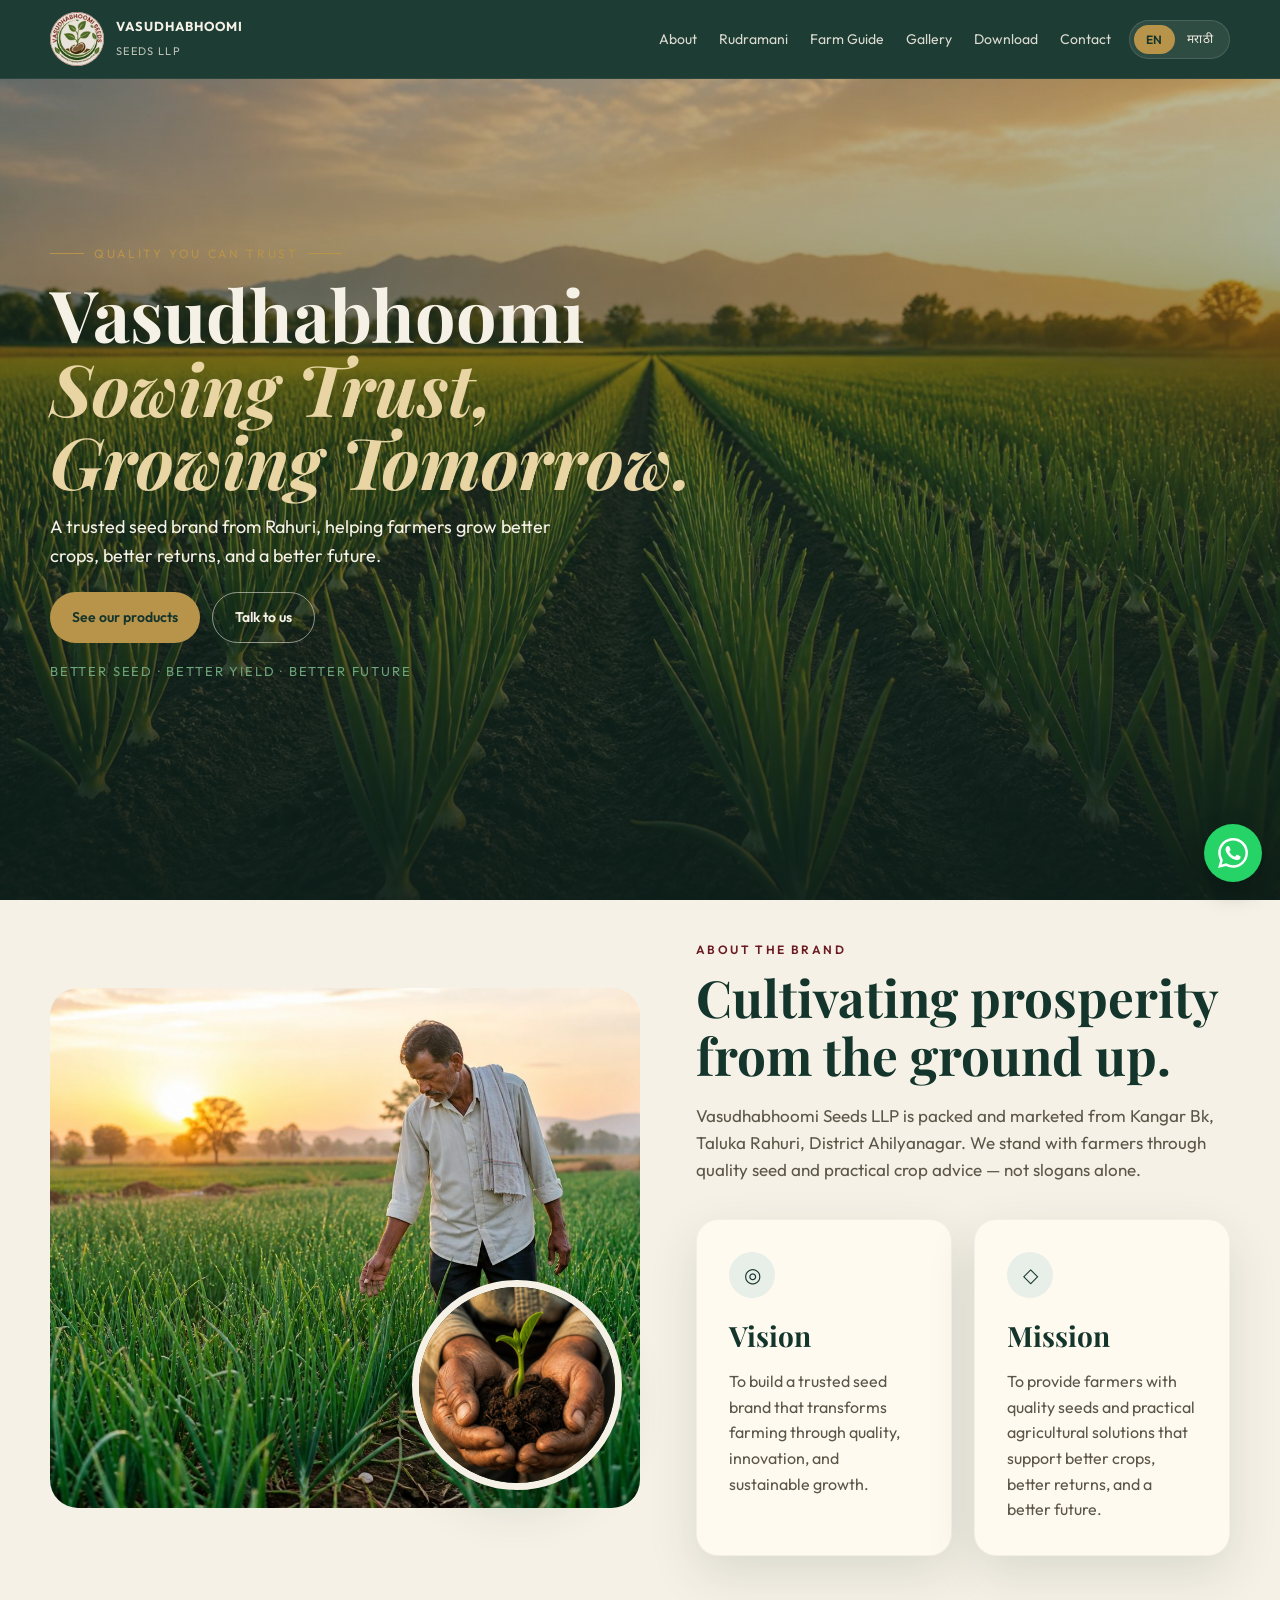
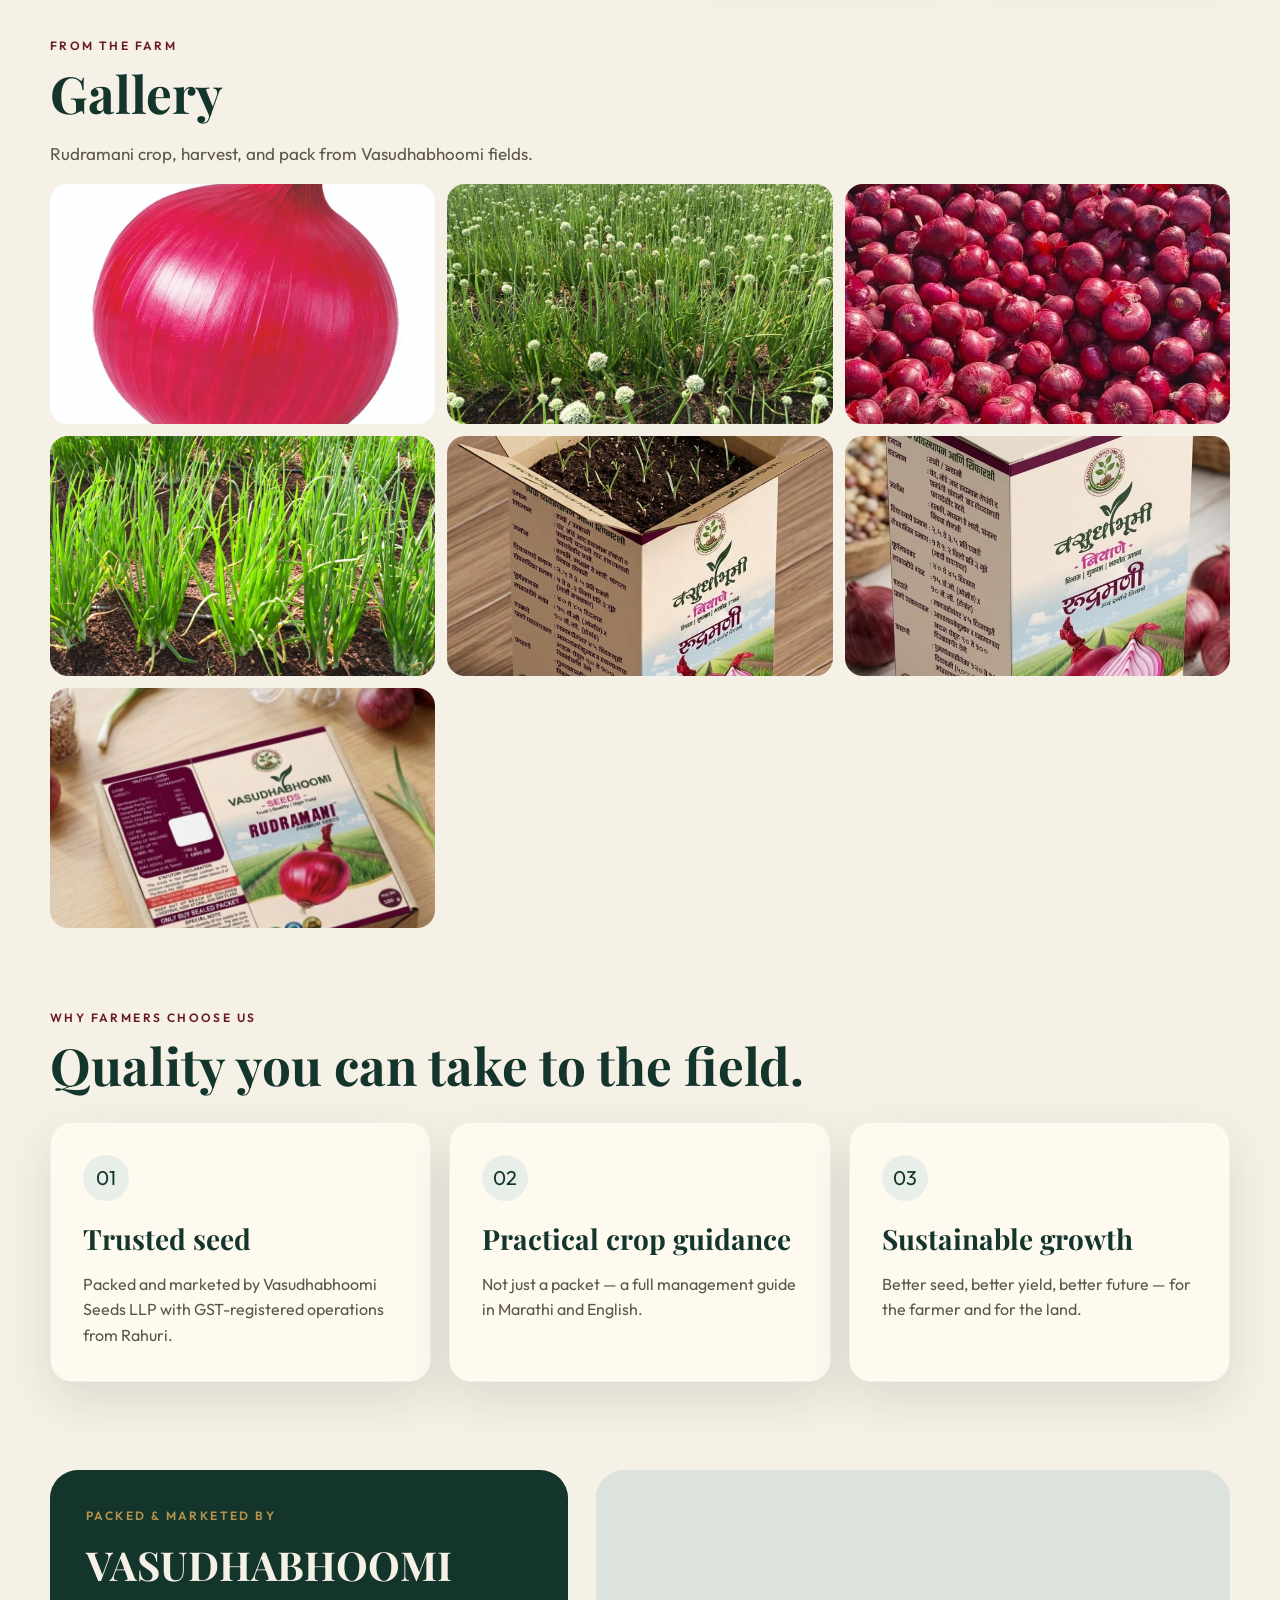
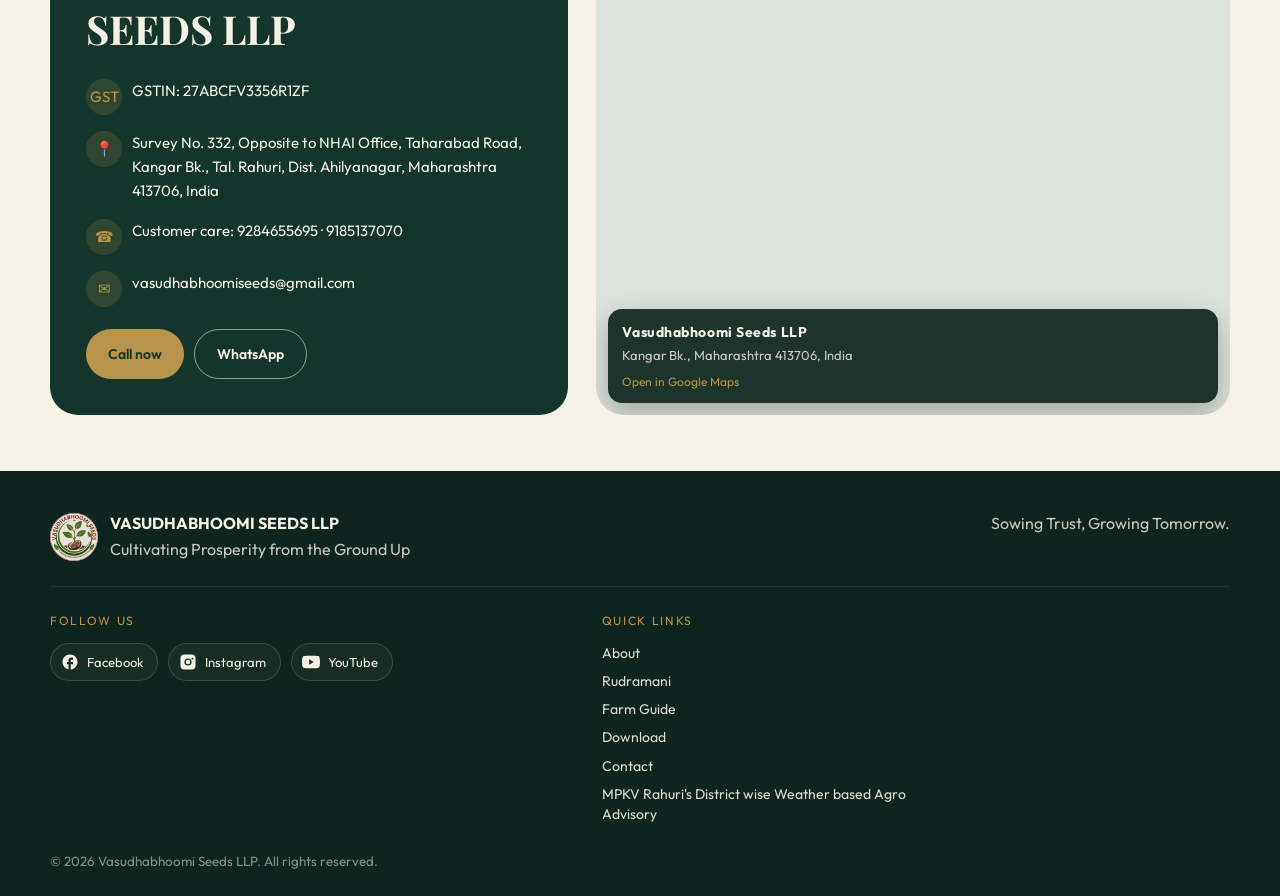
==== index.html @ 08e89b49 "Remove Phule Samarth from the website. Delete the product page and images, drop all nav/footer links" ====
<!DOCTYPE html>
<html lang="en">
<head>
  <meta charset="UTF-8" />
  <meta name="viewport" content="width=device-width, initial-scale=1.0, viewport-fit=cover" />
  <title>Vasudhabhoomi Seeds LLP | रुद्रमणी कांदा वाण</title>
  <meta name="description" content="Vasudhabhoomi Seeds LLP — quality onion seeds and practical farm guidance. Rudramani variety. Sowing Trust, Growing Tomorrow." />
  <link rel="icon" href="assets/img/logo.png" />
  <link rel="preconnect" href="https://fonts.googleapis.com" />
  <link rel="preconnect" href="https://fonts.gstatic.com" crossorigin />
  <link href="https://fonts.googleapis.com/css2?family=Noto+Sans+Devanagari:wght@400;600;700&family=Noto+Serif+Devanagari:wght@600;700&family=Outfit:wght@400;500;600;700&family=Playfair+Display:ital,wght@0,600;0,700;1,600&display=swap" rel="stylesheet" />
  <link rel="stylesheet" href="css/styles.css" />
</head>
<body class="lang-en">
  <a class="skip" href="#main">Skip to content</a>

  <header class="header">
    <div class="wrap header-inner">
      <a class="brand" href="#home">
        <img src="assets/img/logo.png" alt="Vasudhabhoomi Seeds logo" />
        <div class="brand-text">
          <strong>VASUDHABHOOMI</strong>
          <span>Seeds LLP</span>
        </div>
      </a>
      <nav class="nav" aria-label="Primary">
        <a href="#about"><span class="en">About</span><span class="mr">आमच्याविषयी</span></a>
        <a href="rudramani.html"><span class="en">Rudramani</span><span class="mr">रुद्रमणी</span></a>
        <a href="farm-guide.html"><span class="en">Farm Guide</span><span class="mr">शेती मार्गदर्शक</span></a>
        <a href="gallery.html"><span class="en">Gallery</span><span class="mr">गॅलरी</span></a>
        <a href="downloads.html"><span class="en">Download</span><span class="mr">डाउनलोड</span></a>
        <a href="#contact"><span class="en">Contact</span><span class="mr">संपर्क</span></a>
      </nav>
      <div class="header-actions">
        <div class="lang-toggle" role="group" aria-label="Language">
          <button type="button" data-lang="en" class="active">EN</button>
          <button type="button" data-lang="mr">मराठी</button>
        </div>
        <button class="menu-btn" type="button" aria-label="Menu" aria-expanded="false">☰</button>
      </div>
    </div>
  </header>

  <main id="main">
    <section class="hero" id="home">
      <div class="hero-bg"></div>
      <div class="wrap hero-content">
        <p class="eyebrow">Quality you can trust</p>
        <h1 class="serif">
          Vasudhabhoomi
          <em>
            <span class="en">
              <span class="hero-tag">Sowing Trust,</span>
              <span class="hero-tag">Growing Tomorrow.</span>
            </span>
            <span class="mr">
              <span class="hero-tag">नाते विश्वासाचे,</span>
              <span class="hero-tag">स्वप्न समृद्ध उद्याचे</span>
            </span>
          </em>
        </h1>
        <p class="hero-lead">
          <span class="en">A trusted seed brand from Rahuri, helping farmers grow better crops, better returns, and a better future.</span>
          <span class="mr">राहुरीतील विश्वासार्ह बियाणे ब्रँड. शेतकऱ्यांना अधिक चांगले पीक, अधिक चांगला परतावा आणि अधिक चांगले भविष्य.</span>
        </p>
        <div class="hero-actions">
          <a class="btn btn-gold" href="rudramani.html"><span class="en">See our products</span><span class="mr">आमची उत्पादने पहा</span></a>
          <a class="btn btn-outline" href="#contact"><span class="en">Talk to us</span><span class="mr">संपर्क करा</span></a>
        </div>
        <p class="leaf-row">Better seed · Better yield · Better future</p>
      </div>
    </section>

    <section id="about">
      <div class="wrap split">
        <div class="photo-stack">
          <img class="main" src="assets/img/farmer-field.jpg" alt="Farmer walking through an onion field at sunrise" />
          <img class="float" src="assets/img/soil-sprout.jpg" alt="Hands holding soil and a young sprout" />
        </div>
        <div>
          <p class="section-kicker">
            <span class="en">About the brand</span>
            <span class="mr">ब्रँड परिचय</span>
          </p>
          <h2 class="section-title serif">
            <span class="en">Cultivating prosperity from the ground up.</span>
            <span class="mr">मुळापासून समृद्धी वाढवणे.</span>
          </h2>
          <p class="section-lead">
            <span class="en">Vasudhabhoomi Seeds LLP is packed and marketed from Kangar Bk, Taluka Rahuri, District Ahilyanagar. We stand with farmers through quality seed and practical crop advice — not slogans alone.</span>
            <span class="mr">वसुधाभूमी सिड्स LLP हे राहुरी तालुक्यात पॅक व मार्केट केले जाते. आम्ही शेतकऱ्यांबरोबर दर्जेदार बियाणे आणि व्यावहारिक पीक सल्ल्यासह सहाय्य करतो.</span>
          </p>
          <div class="vm-grid">
            <article class="card">
              <div class="icon-dot">◎</div>
              <h3 class="serif">
                <span class="en">Vision</span>
                <span class="mr">दृष्टीकोन</span>
              </h3>
              <p>
                <span class="en">To build a trusted seed brand that transforms farming through quality, innovation, and sustainable growth.</span>
                <span class="mr">गुणवत्ता, नवोपक्रम आणि शाश्वत वाढ यांच्या माध्यमातून शेतीचे रूपांतर करणारा विश्वासार्ह बियाणे ब्रँड उभारणे.</span>
              </p>
            </article>
            <article class="card">
              <div class="icon-dot">◇</div>
              <h3 class="serif">
                <span class="en">Mission</span>
                <span class="mr">ध्येय</span>
              </h3>
              <p>
                <span class="en">To provide farmers with quality seeds and practical agricultural solutions that support better crops, better returns, and a better future.</span>
                <span class="mr">शेतकऱ्यांना दर्जेदार बियाणे आणि व्यावहारिक कृषी उपाय देणे, जे अधिक चांगले पीक, अधिक चांगला परतावा आणि अधिक चांगले भविष्य देण्यास मदत करतात.</span>
              </p>
            </article>
          </div>
        </div>
      </div>
    </section>

    <section id="gallery">
      <div class="wrap">
        <p class="section-kicker">
          <span class="en">From the farm</span>
          <span class="mr">शेतातून</span>
        </p>
        <h2 class="section-title serif">
          <span class="en">Gallery</span>
          <span class="mr">गॅलरी</span>
        </h2>
        <p class="section-lead">
          <span class="en">Rudramani crop, harvest, and pack from Vasudhabhoomi fields.</span>
          <span class="mr">वसुधाभूमी शेतातील रुद्रमणी पीक, काढणी आणि पॅक.</span>
        </p>
        <div class="gallery">
          <img src="assets/img/red-onion.jpg" alt="Deep red Rudramani onion bulb" />
          <img src="assets/img/gallery-field-flowers.jpg" alt="Flowering onion crop in the field" />
          <img src="assets/img/gallery-onion-harvest.png" alt="Harvested red onions piled after picking" />
          <img src="assets/img/gallery-young-crop.jpg" alt="Young onion plants with drip irrigation" />
          <img src="assets/img/gallery-pack-open.jpg" alt="Rudramani seed pack with growing sprouts" />
          <img src="assets/img/gallery-pack-marathi.jpg" alt="Vasudhabhoomi Rudramani Marathi seed pack" />
          <img src="assets/img/gallery-pack-english.jpg" alt="Vasudhabhoomi Rudramani English seed pack" />
        </div>
      </div>
    </section>
<section>
      <div class="wrap">
        <p class="section-kicker">
          <span class="en">Why farmers choose us</span>
          <span class="mr">शेतकरी आमची निवड का करतात</span>
        </p>
        <h2 class="section-title serif">
          <span class="en">Quality you can take to the field.</span>
          <span class="mr">शेतात नेता येईल अशी गुणवत्ता.</span>
        </h2>
        <div class="why">
          <article class="card">
            <div class="icon-dot">01</div>
            <h3 class="serif"><span class="en">Trusted seed</span><span class="mr">विश्वासार्ह बियाणे</span></h3>
            <p><span class="en">Packed and marketed by Vasudhabhoomi Seeds LLP with GST-registered operations from Rahuri.</span><span class="mr">वसुधाभूमी सिड्स LLP द्वारे पॅक व मार्केट, राहुरीतील GST नोंदणीकृत कामकाज.</span></p>
          </article>
          <article class="card">
            <div class="icon-dot">02</div>
            <h3 class="serif"><span class="en">Practical crop guidance</span><span class="mr">व्यावहारिक पिकाचे मार्गदर्शन</span></h3>
            <p><span class="en">Not just a packet — a full management guide in Marathi and English.</span><span class="mr">फक्त पॅकेट नाही — संपूर्ण व्यवस्थापन मार्गदर्शक मराठी आणि इंग्रजीत.</span></p>
          </article>
          <article class="card">
            <div class="icon-dot">03</div>
            <h3 class="serif"><span class="en">Sustainable growth</span><span class="mr">शाश्वत वाढ</span></h3>
            <p><span class="en">Better seed, better yield, better future — for the farmer and for the land.</span><span class="mr">चांगले बियाणे, चांगले उत्पादन, चांगले भविष्य — शेतकऱ्यासाठी आणि जमिनीसाठी.</span></p>
          </article>
        </div>
      </div>
    </section>

    <section id="contact">
      <div class="wrap contact-grid">
        <aside class="contact-card">
          <p class="section-kicker" style="color:#b8944a">
            <span class="en">Packed &amp; marketed by</span>
            <span class="mr">पॅक व मार्केट</span>
          </p>
          <h2 class="serif">VASUDHABHOOMI SEEDS LLP</h2>
          <div class="info-row">
            <div class="dot">GST</div>
            <div>GSTIN: 27ABCFV3356R1ZF</div>
          </div>
          <div class="info-row">
            <div class="dot">📍</div>
            <div>
              <span class="en">Survey No. 332, Opposite to NHAI Office, Taharabad Road, Kangar Bk., Tal. Rahuri, Dist. Ahilyanagar, Maharashtra 413706, India</span>
              <span class="mr">सर्व्हे नं. ३३२, NHAI कार्यालयासमोर, तहाराबाद रोड, कणगर बु., ता. राहुरी, जि. अहिल्यानगर, महाराष्ट्र ४१३७०६, भारत</span>
            </div>
          </div>
          <div class="info-row">
            <div class="dot">☎</div>
            <div>
              <span class="en">Customer care:</span>
              <span class="mr">ग्राहक सेवा:</span>
              <a href="tel:+919284655695">9284655695</a>
              <span aria-hidden="true"> · </span>
              <a href="tel:+919185137070">9185137070</a>
            </div>
          </div>
          <div class="info-row">
            <div class="dot">✉</div>
            <div><a href="mailto:vasudhabhoomiseeds@gmail.com">vasudhabhoomiseeds@gmail.com</a></div>
          </div>
          <div class="contact-actions">
            <a class="btn btn-gold" href="tel:+919284655695"><span class="en">Call now</span><span class="mr">आता कॉल करा</span></a>
            <a class="btn btn-outline" href="https://wa.me/919284655695" target="_blank" rel="noopener">WhatsApp</a>
          </div>
        </aside>
        <div class="map-wrap">
          <iframe
            class="map"
            title="Vasudhabhoomi Seeds LLP, Kangar Bk., Maharashtra 413706"
            height="240"
            src="https://www.openstreetmap.org/export/embed.html?bbox=74.559653%2C19.426571%2C74.579653%2C19.446571&amp;layer=mapnik&amp;marker=19.436571%2C74.569653"
          ></iframe>
          <a
            class="map-pin-card"
            href="https://www.google.com/maps?q=19.436571,74.569653"
            target="_blank"
            rel="noopener"
          >
            <strong>Vasudhabhoomi Seeds LLP</strong>
            <span class="en">Kangar Bk., Maharashtra 413706, India</span>
            <span class="mr">कणगर बु., महाराष्ट्र ४१३७०६, भारत</span>
            <em class="en">Open in Google Maps</em>
            <em class="mr">गुगल नकाशात उघडा</em>
          </a>
        </div>
      </div>
    </section>
  </main>

  <footer class="footer">
    <div class="wrap footer-top">
      <div class="brand">
        <img src="assets/img/logo.png" alt="" />
        <div>
          <strong style="color:#f6f1e6">VASUDHABHOOMI SEEDS LLP</strong>
          <p>Cultivating Prosperity from the Ground Up</p>
        </div>
      </div>
      <p>
        <span class="en">Sowing Trust, Growing Tomorrow.</span>
        <span class="mr">नाते विश्वासाचे, स्वप्न समृद्ध उद्याचे</span>
      </p>
    </div>
    <div class="wrap footer-mid">
      <div>
        <p class="footer-label"><span class="en">Follow us</span><span class="mr">आमच्यासोबत राहा</span></p>
        <div class="socials">
          <a class="social" href="https://www.facebook.com/share/1BvEEDZUQ6/" target="_blank" rel="noopener">
            <svg viewBox="0 0 24 24" aria-hidden="true"><path d="M22 12c0-5.52-4.48-10-10-10S2 6.48 2 12c0 4.84 3.44 8.87 8 9.8V15H8v-3h2V9.5C10 7.57 11.57 6 13.5 6H16v3h-2c-.55 0-1 .45-1 1v2h3v3h-3v6.95c5.05-.5 9-4.76 9-9.95z"/></svg>
            Facebook
          </a>
          <a class="social" href="https://www.instagram.com/vasudhabhoomiseeds/" target="_blank" rel="noopener">
            <svg viewBox="0 0 24 24" aria-hidden="true"><path d="M7 2h10a5 5 0 0 1 5 5v10a5 5 0 0 1-5 5H7a5 5 0 0 1-5-5V7a5 5 0 0 1 5-5zm5 5.2A4.8 4.8 0 1 0 16.8 12 4.81 4.81 0 0 0 12 7.2zm0 7.9A3.1 3.1 0 1 1 15.1 12 3.1 3.1 0 0 1 12 15.1zM17.85 6.4a1.15 1.15 0 1 0 1.15 1.15 1.15 1.15 0 0 0-1.15-1.15z"/></svg>
            Instagram
          </a>
          <a class="social" href="https://youtu.be/aVbMzYsD_KU" target="_blank" rel="noopener">
            <svg viewBox="0 0 24 24" aria-hidden="true"><path d="M23.5 6.19a3.02 3.02 0 0 0-2.12-2.14C19.5 3.55 12 3.55 12 3.55s-7.5 0-9.38.5A3.02 3.02 0 0 0 .5 6.19 31.6 31.6 0 0 0 0 12a31.6 31.6 0 0 0 .5 5.81 3.02 3.02 0 0 0 2.12 2.14c1.88.5 9.38.5 9.38.5s7.5 0 9.38-.5a3.02 3.02 0 0 0 2.12-2.14A31.6 31.6 0 0 0 24 12a31.6 31.6 0 0 0-.5-5.81zM9.55 15.57V8.43L15.82 12l-6.27 3.57z"/></svg>
            YouTube
          </a>
        </div>
      </div>
      <div>
        <p class="footer-label"><span class="en">Quick links</span><span class="mr">द्रुत दुवे</span></p>
        <nav class="footer-links" aria-label="Quick links">
          <a href="#about"><span class="en">About</span><span class="mr">आमच्याविषयी</span></a>
          <a href="rudramani.html"><span class="en">Rudramani</span><span class="mr">रुद्रमणी</span></a>
          <a href="farm-guide.html"><span class="en">Farm Guide</span><span class="mr">शेती मार्गदर्शक</span></a>
          <a href="downloads.html"><span class="en">Download</span><span class="mr">डाउनलोड</span></a>
          <a href="#contact"><span class="en">Contact</span><span class="mr">संपर्क</span></a>
          <a href="https://mpkv.ac.in/Home/AgroAdd" target="_blank" rel="noopener"><span class="en">MPKV Rahuri's District wise Weather based Agro Advisory</span><span class="mr">एमपीकेव्ही राहुरीचे जिल्हानिहाय हवामान आधारित कृषी सल्ला</span></a>
        </nav>
      </div>
    </div>
    <div class="wrap">
      <small>© 2026 Vasudhabhoomi Seeds LLP. All rights reserved.</small>
    </div>
  </footer>

  <a class="wa" href="https://wa.me/919284655695" target="_blank" rel="noopener" aria-label="WhatsApp">
    <svg viewBox="0 0 24 24" aria-hidden="true">
      <path fill="#fff" d="M17.472 14.382c-.297-.149-1.758-.867-2.03-.967-.273-.099-.471-.148-.67.15-.197.297-.767.966-.94 1.164-.173.199-.347.223-.644.075-.297-.15-1.255-.463-2.39-1.475-.883-.788-1.48-1.761-1.653-2.059-.173-.297-.018-.458.13-.606.134-.133.298-.347.446-.52.149-.174.198-.298.298-.497.099-.198.05-.371-.025-.52-.075-.149-.669-1.612-.916-2.207-.242-.579-.487-.5-.669-.51-.173-.008-.371-.01-.57-.01-.198 0-.52.074-.792.372-.272.297-1.04 1.016-1.04 2.479 0 1.462 1.065 2.875 1.213 3.074.149.198 2.096 3.2 5.077 4.487.709.306 1.262.489 1.694.625.712.227 1.36.195 1.871.118.571-.085 1.758-.719 2.006-1.413.248-.694.248-1.289.173-1.413-.074-.124-.272-.198-.57-.347m-5.421 7.403h-.004a9.87 9.87 0 0 1-5.031-1.378l-.361-.214-3.741.982.998-3.648-.235-.374a9.86 9.86 0 0 1-1.51-5.26c.001-5.45 4.436-9.884 9.888-9.884 2.64 0 5.122 1.03 6.988 2.898a9.825 9.825 0 0 1 2.893 6.994c-.003 5.45-4.435 9.884-9.885 9.884m8.413-18.297A11.815 11.815 0 0 0 12.05 0C5.495 0 .16 5.335.157 11.892c0 2.096.547 4.142 1.588 5.945L.057 24l6.305-1.654a11.882 11.882 0 0 0 5.683 1.448h.005c6.554 0 11.89-5.335 11.893-11.893a11.821 11.821 0 0 0-3.48-8.413Z"/>
    </svg>
  </a>
  <script src="js/app.js"></script>
</body>
</html>
---- css/styles.css ----
:root {
  --cream: #f6f1e6;
  --cream-2: #efe6d2;
  --paper: #fffaf0;
  --ink: #1c1a14;
  --muted: #5c5648;
  --forest: #14352c;
  --forest-2: #1e4a3d;
  --leaf: #3d7a51;
  --leaf-2: #6ea57a;
  --maroon: #6a1b21;
  --maroon-2: #8a2e34;
  --gold: #b8944a;
  --soil: #6b4a2b;
  --white: #fffdf8;
  --shadow: 0 18px 50px rgba(20, 53, 44, 0.12);
  --radius: 22px;
  --max: 1180px;
  --header-h: 78px;
}

*,
*::before,
*::after {
  box-sizing: border-box;
  margin: 0;
  padding: 0;
}

html {
  scroll-behavior: smooth;
  scroll-padding-top: calc(var(--header-h) + env(safe-area-inset-top) + 12px);
}

body {
  font-family: "Outfit", "Noto Sans Devanagari", sans-serif;
  color: var(--ink);
  background: var(--cream);
  line-height: 1.6;
  overflow-x: hidden;
  max-width: 100%;
  padding-top: calc(var(--header-h) + env(safe-area-inset-top));
}

body.menu-open {
  overflow: hidden;
}

body.lang-en .mr { display: none !important; }
body.lang-mr .en { display: none !important; }

img { max-width: 100%; display: block; }
a { color: inherit; text-decoration: none; }
button { font-family: inherit; cursor: pointer; border: none; background: none; }
ul { list-style: none; }

.wrap {
  width: min(var(--max), calc(100% - clamp(24px, 5vw, 40px)));
  margin-inline: auto;
}

.serif {
  font-family: "Playfair Display", "Noto Serif Devanagari", serif;
}

.skip {
  position: absolute;
  left: -999px;
  top: 8px;
}
.skip:focus {
  left: 12px;
  z-index: 100;
  background: var(--paper);
  padding: 8px 14px;
  border-radius: 8px;
}

/* Header */
.header {
  position: fixed;
  top: 0;
  left: 0;
  right: 0;
  width: 100%;
  z-index: 80;
  background: rgba(20, 53, 44, 0.96);
  backdrop-filter: blur(16px);
  color: var(--cream);
  border-bottom: 1px solid rgba(246, 241, 230, 0.08);
  padding-top: env(safe-area-inset-top);
  transition: box-shadow 0.3s ease, background 0.3s ease;
}

.header.scrolled {
  background: rgba(16, 40, 33, 0.98);
  box-shadow: 0 10px 30px rgba(0, 0, 0, 0.18);
}

.header-inner {
  display: flex;
  align-items: center;
  justify-content: space-between;
  gap: 18px;
  min-height: 78px;
}

.brand {
  display: flex;
  align-items: center;
  gap: 12px;
  min-width: 0;
  flex: 1;
}

.header-actions {
  display: flex;
  align-items: center;
  gap: 10px;
  flex-shrink: 0;
}

.brand img {
  width: 54px;
  height: 54px;
  border-radius: 50%;
  background: var(--cream);
  transition: transform 0.4s ease;
}

.brand:hover img {
  transform: rotate(-8deg) scale(1.06);
}

.brand-text strong {
  display: block;
  letter-spacing: 0.08em;
  font-size: 13px;
}

.brand-text span {
  font-size: 11px;
  opacity: 0.75;
  letter-spacing: 0.12em;
  text-transform: uppercase;
}

.nav {
  display: flex;
  align-items: center;
  gap: 22px;
}

.nav > a,
.nav-drop-btn {
  font-size: 14px;
  opacity: 0.88;
  position: relative;
  color: inherit;
  background: none;
  transition: opacity 0.25s ease;
}

.nav > a::after,
.nav-drop-btn::after {
  content: "";
  position: absolute;
  left: 0;
  bottom: -6px;
  width: 0;
  height: 1px;
  background: var(--gold);
  transition: width 0.25s;
}

.nav > a:hover,
.nav-drop-btn:hover,
.nav-drop.open .nav-drop-btn {
  opacity: 1;
}

.nav > a:hover::after,
.nav-drop:hover .nav-drop-btn::after,
.nav-drop.open .nav-drop-btn::after,
.nav-drop:focus-within .nav-drop-btn::after {
  width: 100%;
}

.nav-drop {
  position: relative;
}

.nav-drop-btn {
  display: inline-flex;
  align-items: center;
  gap: 6px;
  padding: 0;
  font-family: inherit;
  cursor: pointer;
}

.nav-caret {
  width: 0;
  height: 0;
  border-left: 4px solid transparent;
  border-right: 4px solid transparent;
  border-top: 5px solid currentColor;
  opacity: 0.75;
  transition: transform 0.2s ease;
}

.nav-drop.open .nav-caret,
.nav-drop:hover .nav-caret,
.nav-drop:focus-within .nav-caret {
  transform: rotate(180deg);
}

.nav-drop-menu a {
  display: block;
  padding: 10px 12px;
  border-radius: 10px;
  font-size: 14px;
  color: var(--cream);
  opacity: 0.95;
  white-space: nowrap;
}

.nav-drop-menu a:hover,
.nav-drop-menu a:focus-visible {
  background: rgba(184, 148, 74, 0.18);
  opacity: 1;
}

@media (min-width: 901px) {
  .nav-drop-menu {
    position: absolute;
    top: calc(100% + 14px);
    left: 50%;
    transform: translateX(-50%) translateY(6px);
    min-width: 200px;
    padding: 8px;
    border-radius: 14px;
    background: #102820;
    border: 1px solid rgba(246, 241, 230, 0.12);
    box-shadow: 0 16px 36px rgba(0, 0, 0, 0.28);
    opacity: 0;
    visibility: hidden;
    pointer-events: none;
    transition: opacity 0.2s ease, transform 0.2s ease, visibility 0.2s;
    z-index: 90;
  }

  .nav-drop:hover .nav-drop-menu,
  .nav-drop:focus-within .nav-drop-menu,
  .nav-drop.open .nav-drop-menu {
    opacity: 1;
    visibility: visible;
    pointer-events: auto;
    transform: translateX(-50%) translateY(0);
  }
}

.product-alt {
  background: rgba(20, 53, 44, 0.04);
}

.page-product .product {
  padding: 16px 0 40px;
  min-height: 0;
}

.page-product .product-hero {
  align-items: start;
}

.page-gallery .gallery-page {
  padding: 24px 0 48px;
}

.page-downloads .downloads-page {
  padding: 24px 0 48px;
}

.download-list {
  display: flex;
  flex-direction: column;
  gap: 16px;
  margin-top: 28px;
  max-width: 920px;
}

.download-item {
  display: flex;
  align-items: center;
  justify-content: space-between;
  gap: 20px;
  padding: 22px 24px;
  border-radius: 18px;
  background: rgba(255, 255, 255, 0.55);
  border: 1px solid rgba(20, 53, 44, 0.1);
}

.download-item h2 {
  margin: 0 0 6px;
  font-size: 22px;
  color: var(--forest);
}

.download-item p {
  margin: 0;
  color: var(--muted);
  font-size: 15px;
}

.download-item .btn {
  flex-shrink: 0;
}

.page-guide #guide {
  padding: 24px 0 48px;
}

.video-showcase {
  display: flex;
  flex-direction: column;
  gap: 28px;
  margin-top: 28px;
  max-width: 920px;
}

.video-card {
  border-radius: 20px;
  overflow: hidden;
  background: #102820;
  border: 1px solid rgba(20, 53, 44, 0.12);
  box-shadow: 0 16px 40px rgba(20, 53, 44, 0.1);
}

.video-card video {
  width: 100%;
  display: block;
  aspect-ratio: 16 / 9;
  max-height: min(72vh, 520px);
  object-fit: contain;
  background: #0a1a14;
  vertical-align: middle;
}

.video-caption {
  padding: 14px 18px 16px;
  font-size: 15px;
  font-weight: 600;
  color: var(--cream);
  background: rgba(255, 255, 255, 0.04);
}

.lang-toggle {
  display: flex;
  background: rgba(255, 255, 255, 0.08);
  border-radius: 999px;
  padding: 4px;
  border: 1px solid rgba(255, 255, 255, 0.12);
}

.lang-toggle button {
  color: var(--cream);
  font-size: 12px;
  padding: 6px 12px;
  border-radius: 999px;
  letter-spacing: 0.04em;
  transition: background 0.25s ease, color 0.25s ease, transform 0.2s ease;
}

.lang-toggle button:hover {
  transform: translateY(-1px);
}

.lang-toggle button.active {
  background: var(--gold);
  color: var(--forest);
  font-weight: 600;
}

.header-actions {
  display: flex;
  align-items: center;
  gap: 10px;
  flex-shrink: 0;
}

.menu-btn {
  display: none;
  color: var(--cream);
  font-size: 26px;
  line-height: 1;
}

/* Hero */
.hero {
  position: relative;
  min-height: calc(100svh - var(--header-h) - env(safe-area-inset-top));
  display: grid;
  align-items: center;
  color: var(--cream);
  overflow: hidden;
}

.hero-bg {
  position: absolute;
  inset: 0;
  background:
    linear-gradient(180deg, rgba(20, 53, 44, 0.28) 0%, rgba(20, 53, 44, 0.5) 48%, rgba(14, 32, 27, 0.9) 100%),
    url("../assets/img/hero-farm.jpg") center/cover no-repeat;
  transform: scale(1.08);
  animation: ken 22s ease-out forwards;
}

.hero-content {
  position: relative;
  z-index: 1;
  padding: 28px 0 88px;
}

.eyebrow {
  display: inline-flex;
  align-items: center;
  gap: 10px;
  letter-spacing: 0.22em;
  text-transform: uppercase;
  font-size: 12px;
  color: var(--gold);
  margin-bottom: 14px;
}

.eyebrow::before,
.eyebrow::after {
  content: "";
  width: 34px;
  height: 1px;
  background: var(--gold);
}

.hero h1 {
  font-size: clamp(36px, 5.6vw, 72px);
  line-height: 1.02;
  font-weight: 700;
  max-width: 16ch;
}

.hero h1 em {
  font-style: italic;
  color: #e8d5a3;
  display: block;
  max-width: 24ch;
}

.lang-mr .hero h1 em {
  max-width: 30ch;
}

.hero h1 em .hero-tag {
  display: block;
}

.hero-lead {
  margin-top: 16px;
  max-width: 46ch;
  font-size: 18px;
  opacity: 0.92;
}

.hero-actions {
  display: flex;
  flex-wrap: wrap;
  gap: 12px;
  margin-top: 22px;
}

.btn {
  display: inline-flex;
  align-items: center;
  justify-content: center;
  gap: 8px;
  padding: 13px 22px;
  min-height: 44px;
  border-radius: 999px;
  font-weight: 600;
  font-size: 14px;
  transition: transform 0.25s ease, background 0.25s ease, color 0.25s ease, box-shadow 0.25s ease, border-color 0.25s ease;
  touch-action: manipulation;
}

.btn:hover {
  transform: translateY(-3px);
  box-shadow: 0 10px 24px rgba(20, 53, 44, 0.18);
}

.btn:active {
  transform: translateY(0);
}

.btn-gold {
  background: var(--gold);
  color: var(--forest);
}

.btn-outline {
  border: 1.5px solid rgba(246, 241, 230, 0.55);
  color: var(--cream);
  background: transparent;
}

.product .btn-outline {
  border-color: var(--forest);
  color: var(--forest);
  background: #fff;
}

.product .btn-outline:hover {
  background: var(--forest);
  color: var(--cream);
}

.btn-maroon {
  background: var(--maroon);
  color: var(--cream);
}

.btn-forest {
  background: var(--forest);
  color: var(--cream);
}

.leaf-row {
  display: flex;
  align-items: center;
  gap: 10px;
  margin-top: 18px;
  font-size: 13px;
  letter-spacing: 0.14em;
  text-transform: uppercase;
  color: var(--leaf-2);
}

/* Stats */
.stats {
  position: relative;
  z-index: 2;
  margin-top: -48px;
}

.stats-grid {
  display: grid;
  grid-template-columns: repeat(4, 1fr);
  background: var(--paper);
  border-radius: var(--radius);
  box-shadow: var(--shadow);
  overflow: hidden;
  border: 1px solid rgba(20, 53, 44, 0.06);
}

.stat {
  padding: 28px 22px;
  text-align: center;
  border-right: 1px solid rgba(20, 53, 44, 0.08);
}

.stat:last-child { border-right: none; }

.stat b {
  display: block;
  font-size: 28px;
  color: var(--forest);
  font-family: "Playfair Display", serif;
}

.stat span {
  color: var(--muted);
  font-size: 13px;
}

/* Sections */
section { padding: 40px 0; }

#contact { padding: 48px 0 56px; }

section,
.panel,
.table-wrap {
  scroll-margin-top: calc(var(--header-h) + env(safe-area-inset-top) + 12px);
}

.section-kicker {
  color: var(--maroon);
  letter-spacing: 0.2em;
  text-transform: uppercase;
  font-size: 12px;
  font-weight: 600;
}

.section-title {
  font-size: clamp(32px, 4vw, 52px);
  line-height: 1.12;
  margin: 10px 0 18px;
  color: var(--forest);
  max-width: 28ch;
}

.section-lead {
  color: var(--muted);
  max-width: 58ch;
  font-size: 17px;
}

.split {
  display: grid;
  grid-template-columns: 1.05fr 0.95fr;
  gap: 56px;
  align-items: center;
}

.photo-stack {
  position: relative;
}

.photo-stack img.main {
  width: 100%;
  height: 520px;
  object-fit: cover;
  border-radius: 28px;
  transition: transform 0.6s ease;
}

.photo-stack:hover img.main {
  transform: scale(1.03);
}

.photo-stack .float {
  position: absolute;
  width: 210px;
  height: 210px;
  object-fit: cover;
  border-radius: 50%;
  border: 7px solid var(--cream);
  bottom: 18px;
  right: 18px;
  box-shadow: var(--shadow);
}

.vm-grid {
  display: grid;
  grid-template-columns: 1fr 1fr;
  gap: 22px;
  margin-top: 36px;
}

.card {
  background: var(--paper);
  border-radius: var(--radius);
  padding: 32px;
  box-shadow: var(--shadow);
  border: 1px solid rgba(20, 53, 44, 0.05);
  transition: transform 0.35s ease, box-shadow 0.35s ease;
}

.card:hover {
  transform: translateY(-6px);
  box-shadow: 0 22px 48px rgba(20, 53, 44, 0.16);
}

.card h3 {
  font-size: 28px;
  color: var(--forest);
  margin-bottom: 10px;
}

.card p { color: var(--muted); }

.icon-dot {
  width: 46px;
  height: 46px;
  border-radius: 50%;
  display: grid;
  place-items: center;
  background: #e7efe8;
  color: var(--forest);
  margin-bottom: 16px;
  font-size: 20px;
}

/* Product */
.product {
  background:
    radial-gradient(circle at 90% 10%, rgba(184, 148, 74, 0.16), transparent 28%),
    var(--cream-2);
}

.product-hero {
  display: grid;
  grid-template-columns: 1fr 1fr;
  gap: 48px;
  align-items: center;
}

.product-name {
  font-size: clamp(40px, 6vw, 72px);
  color: var(--maroon);
  letter-spacing: 0.04em;
}

body.lang-mr .product-name {
  letter-spacing: 0;
  font-family: "Noto Serif Devanagari", "Noto Sans Devanagari", serif;
}

.pills {
  display: flex;
  flex-wrap: wrap;
  gap: 10px;
  margin: 18px 0 24px;
}

.pill {
  background: var(--forest);
  color: var(--cream);
  padding: 8px 14px;
  border-radius: 999px;
  font-size: 13px;
}

.feature-list {
  display: grid;
  gap: 12px;
}

.feature-list li {
  display: grid;
  grid-template-columns: 18px 1fr;
  gap: 10px;
  color: var(--ink);
}

.feature-list li::before {
  content: "";
  width: 10px;
  height: 10px;
  margin-top: 8px;
  border-radius: 50%;
  background: var(--leaf);
}

.pack-frame {
  background: var(--paper);
  padding: 16px;
  border-radius: 28px;
  box-shadow: var(--shadow);
}

.pack-frame img {
  width: 100%;
  border-radius: 18px;
  max-height: 620px;
  object-fit: cover;
}

.pack-poster img {
  object-fit: contain;
  max-height: 720px;
  background: #f4ead8;
}

/* Guide */
.tabs {
  display: flex;
  flex-wrap: wrap;
  gap: 8px;
  margin: 28px 0 22px;
}

.tab {
  padding: 10px 16px;
  border-radius: 999px;
  background: transparent;
  border: 1px solid rgba(20, 53, 44, 0.15);
  color: var(--forest);
  font-size: 14px;
  transition: background 0.25s ease, color 0.25s ease, border-color 0.25s ease, transform 0.2s ease;
}

.tab:hover {
  transform: translateY(-1px);
  border-color: var(--forest);
}

.tab.active {
  background: var(--forest);
  color: var(--cream);
  border-color: var(--forest);
}

.panel { display: none; }
.panel.active {
  display: block;
  animation: fadeUp 0.45s ease;
}

.guide-heading {
  font-size: clamp(22px, 3vw, 28px);
  color: var(--forest);
  margin: 0 0 18px;
}

.guide-prose p {
  margin-bottom: 12px;
  color: var(--muted);
  font-size: 15px;
  line-height: 1.65;
}

.guide-sub {
  margin: 18px 0 10px;
  font-size: 17px;
  font-weight: 600;
}

.table-wrap {
  overflow-x: auto;
  border-radius: 18px;
  background: var(--paper);
  box-shadow: var(--shadow);
}

table {
  width: 100%;
  border-collapse: collapse;
  min-width: 640px;
}

th, td {
  text-align: left;
  padding: 14px 16px;
  border-bottom: 1px solid rgba(20, 53, 44, 0.08);
  vertical-align: top;
}

th {
  background: var(--forest);
  color: var(--cream);
  font-weight: 600;
  font-size: 14px;
}

tr:last-child td { border-bottom: none; }

.note {
  margin-top: 16px;
  padding: 14px 16px;
  background: #f4e7c8;
  border-left: 4px solid var(--gold);
  border-radius: 10px;
  color: var(--soil);
  font-size: 14px;
}

.guide-cards {
  display: grid;
  grid-template-columns: repeat(2, 1fr);
  gap: 16px;
}

.mini {
  background: var(--paper);
  padding: 20px;
  border-radius: 18px;
  border: 1px solid rgba(20, 53, 44, 0.06);
  transition: transform 0.3s ease, box-shadow 0.3s ease;
}

.mini:hover {
  transform: translateY(-4px);
  box-shadow: var(--shadow);
}

.mini h4 {
  color: var(--forest);
  margin-bottom: 6px;
}

.mini p, .mini li { color: var(--muted); font-size: 15px; }
.mini ul { display: grid; gap: 6px; margin-top: 8px; }
.mini li { padding-left: 14px; position: relative; }
.mini li::before {
  content: "•";
  position: absolute;
  left: 0;
  color: var(--leaf);
}

.timeline {
  display: grid;
  gap: 0;
  margin-top: 8px;
}

.tl {
  display: grid;
  grid-template-columns: 140px 1fr;
  gap: 16px;
  padding: 16px 0;
  border-bottom: 1px dashed rgba(20, 53, 44, 0.18);
}

.tl strong { color: var(--maroon); }

/* FAQ */
.faq {
  background: var(--forest);
  color: var(--cream);
}

.faq .section-title { color: var(--cream); }
.faq .section-lead { color: rgba(246, 241, 230, 0.78); }

.faq .section-title { color: var(--cream); }
.faq .section-lead { color: rgba(246, 241, 230, 0.78); }

.faq .acc {
  margin-top: 28px;
  display: grid;
  gap: 12px;
}

.faq .acc-item {
  background: rgba(255, 255, 255, 0.06);
  border: 1px solid rgba(255, 255, 255, 0.1);
  border-radius: 16px;
  overflow: hidden;
}

.faq .acc-btn {
  width: 100%;
  text-align: left;
  color: var(--cream);
  padding: 18px 20px;
  font-size: 17px;
  font-weight: 600;
  display: flex;
  justify-content: space-between;
  gap: 12px;
}

.faq .acc-btn span.plus {
  color: var(--gold);
  font-size: 22px;
  transition: transform 0.3s ease;
}

.faq .acc-body {
  max-height: 0;
  overflow: hidden;
  opacity: 0;
  padding: 0 20px;
  color: rgba(246, 241, 230, 0.82);
  transition: max-height 0.45s ease, opacity 0.3s ease, padding 0.3s ease;
}

.faq .acc-item.open .acc-body {
  max-height: 900px;
  opacity: 1;
  padding: 0 20px 18px;
}

.faq .acc-item.open .acc-btn span.plus {
  transform: rotate(45deg);
}

#guide .acc {
  margin-top: 20px;
  display: grid;
  gap: 12px;
}

#guide .acc-item {
  background: var(--paper);
  border: 1px solid rgba(20, 53, 44, 0.12);
  border-radius: 16px;
  overflow: hidden;
  box-shadow: var(--shadow);
}

#guide .acc-btn {
  width: 100%;
  text-align: left;
  color: var(--forest);
  padding: 18px 20px;
  font-size: 17px;
  font-weight: 600;
  display: flex;
  justify-content: space-between;
  gap: 12px;
  align-items: flex-start;
}

#guide .acc-btn span.plus {
  color: var(--maroon);
  font-size: 22px;
  flex-shrink: 0;
  transition: transform 0.3s ease;
}

#guide .acc-body {
  max-height: 0;
  overflow: hidden;
  opacity: 0;
  padding: 0 20px;
  color: var(--soil);
  font-size: 15px;
  line-height: 1.65;
  transition: max-height 0.45s ease, opacity 0.3s ease, padding 0.3s ease;
}

#guide .acc-item.open .acc-body {
  max-height: 1200px;
  opacity: 1;
  padding: 0 20px 18px;
}

#guide .acc-item.open .acc-btn span.plus {
  transform: rotate(45deg);
}

#guide .acc-body p {
  color: var(--soil);
}

#guide .reasons p {
  color: var(--soil);
}

.acc {
  margin-top: 28px;
  display: grid;
  gap: 12px;
}

.acc-item {
  border-radius: 16px;
  overflow: hidden;
}

.acc-btn {
  width: 100%;
  text-align: left;
  padding: 18px 20px;
  font-size: 17px;
  font-weight: 600;
  display: flex;
  justify-content: space-between;
  gap: 12px;
}

.acc-btn span.plus {
  font-size: 22px;
  transition: transform 0.3s ease;
}

.acc-body {
  max-height: 0;
  overflow: hidden;
  opacity: 0;
  padding: 0 20px;
  transition: max-height 0.45s ease, opacity 0.3s ease, padding 0.3s ease;
}

.acc-item.open .acc-body {
  max-height: 900px;
  opacity: 1;
  padding: 0 20px 18px;
}

.acc-item.open .acc-btn span.plus {
  transform: rotate(45deg);
}

.reasons {
  display: grid;
  gap: 10px;
  margin-top: 10px;
}

/* Contact */
.contact-grid {
  display: grid;
  grid-template-columns: 0.9fr 1.1fr;
  gap: 28px;
}

.contact-card {
  background: var(--forest);
  color: var(--cream);
  border-radius: 28px;
  padding: 36px;
  min-height: 100%;
}

.contact-card h2 {
  font-size: 40px;
  margin: 8px 0 18px;
}

.person {
  font-size: 20px;
  letter-spacing: 0.04em;
  margin-bottom: 4px;
}

.role {
  color: var(--gold);
  font-size: 13px;
  letter-spacing: 0.16em;
  text-transform: uppercase;
  margin-bottom: 22px;
}

.info-row {
  display: grid;
  grid-template-columns: 36px 1fr;
  gap: 10px;
  margin-bottom: 16px;
  font-size: 15px;
}

.info-row > div {
  overflow-wrap: anywhere;
}

.dot {
  width: 36px;
  height: 36px;
  border-radius: 50%;
  background: rgba(184, 148, 74, 0.18);
  display: grid;
  place-items: center;
  color: var(--gold);
}

.map-wrap {
  position: relative;
  width: 100%;
  min-height: 420px;
  border-radius: 28px;
  overflow: hidden;
  background: #dce3dc;
}

.map {
  width: 100%;
  height: 420px;
  min-height: 420px;
  border: 0;
  display: block;
}

.map-pin-card {
  position: absolute;
  left: 12px;
  right: 12px;
  bottom: 12px;
  z-index: 2;
  display: grid;
  gap: 2px;
  padding: 12px 14px;
  border-radius: 14px;
  background: rgba(15, 36, 30, 0.92);
  color: #f6f1e6;
  text-decoration: none;
  box-shadow: 0 10px 28px rgba(0, 0, 0, 0.28);
}

.map-pin-card strong {
  font-size: 14px;
  letter-spacing: 0.04em;
}

.map-pin-card span {
  font-size: 13px;
  color: rgba(246, 241, 230, 0.82);
}

.map-pin-card em {
  margin-top: 4px;
  font-style: normal;
  font-size: 12px;
  color: #b8944a;
}

.contact-actions {
  display: flex;
  flex-wrap: wrap;
  gap: 10px;
  margin-top: 22px;
}

/* Footer */
.footer {
  background: #0f241e;
  color: rgba(246, 241, 230, 0.8);
  padding: 40px 0 24px;
}

.footer-top {
  display: flex;
  justify-content: space-between;
  gap: 24px;
  align-items: start;
  padding-bottom: 24px;
  border-bottom: 1px solid rgba(255, 255, 255, 0.08);
}

.footer .brand img { width: 48px; height: 48px; }

.footer small {
  display: block;
  margin-top: 18px;
  opacity: 0.65;
}

.footer-mid {
  display: grid;
  grid-template-columns: 1fr 1.2fr;
  gap: 28px;
  padding: 24px 0 8px;
}

.footer-label {
  font-size: 12px;
  letter-spacing: 0.14em;
  text-transform: uppercase;
  color: var(--gold);
  margin-bottom: 12px;
}

.socials {
  display: flex;
  flex-wrap: wrap;
  gap: 10px;
}

.social {
  display: inline-flex;
  align-items: center;
  gap: 8px;
  padding: 8px 14px 8px 10px;
  border-radius: 999px;
  border: 1px solid rgba(246, 241, 230, 0.16);
  color: var(--cream);
  background: rgba(255, 255, 255, 0.04);
  font-size: 13px;
}

.social:hover {
  border-color: var(--gold);
  color: var(--gold);
}

.social svg {
  width: 18px;
  height: 18px;
  fill: currentColor;
}

.footer-links {
  display: flex;
  flex-direction: column;
  align-items: flex-start;
  gap: 8px;
}

.footer-links a {
  color: var(--cream);
  font-size: 14px;
  opacity: 0.9;
  max-width: 36ch;
  line-height: 1.45;
}

.footer-links a:hover {
  color: var(--gold);
  opacity: 1;
}

.wa {
  position: fixed;
  right: 18px;
  bottom: 18px;
  width: 58px;
  height: 58px;
  border-radius: 50%;
  background: #25d366;
  color: white;
  display: grid;
  place-items: center;
  box-shadow: 0 10px 24px rgba(0, 0, 0, 0.25);
  z-index: 60;
  transition: transform 0.25s ease;
  animation: pulse 2.4s ease-in-out infinite;
}

.wa svg {
  width: 30px;
  height: 30px;
  display: block;
  overflow: visible;
}

.wa:hover {
  transform: scale(1.08);
  animation: none;
}

.gallery {
  display: grid;
  grid-template-columns: repeat(3, 1fr);
  gap: 12px;
  margin-top: 16px;
}

.gallery img {
  width: 100%;
  height: 240px;
  object-fit: cover;
  border-radius: 18px;
  transition: transform 0.5s ease, filter 0.4s ease;
}

.gallery img:hover {
  transform: scale(1.03);
  filter: saturate(1.08);
}

.why {
  display: grid;
  grid-template-columns: repeat(3, 1fr);
  gap: 18px;
  margin-top: 28px;
}

@media (max-width: 1100px) {
  .split,
  .product-hero,
  .contact-grid {
    grid-template-columns: 1fr;
    gap: 28px;
    align-items: start;
  }

  .why {
    grid-template-columns: 1fr;
    gap: 16px;
  }

  .gallery {
    grid-template-columns: 1fr 1fr;
    grid-template-rows: none;
    gap: 14px;
    margin-top: 16px;
  }

  .video-showcase {
    gap: 20px;
    margin-top: 20px;
  }

  .download-item {
    flex-direction: column;
    align-items: flex-start;
  }

  .video-card video {
    max-height: min(60vh, 420px);
  }

  .gallery img {
    height: 200px;
  }

  .gallery img:first-child {
    grid-column: 1 / -1;
    grid-row: auto;
    height: 240px;
  }

  .photo-stack img.main {
    height: 380px;
  }

  .contact-card h2 {
    font-size: clamp(28px, 6vw, 40px);
  }

  .pack-frame {
    max-width: 520px;
  }
}

@media (max-width: 900px) {
  :root { --header-h: 64px; }

  html {
    scroll-padding-top: calc(var(--header-h) + env(safe-area-inset-top) + 20px);
  }

  .header-inner {
    min-height: 64px;
    gap: 10px;
  }

  .brand img {
    width: 44px;
    height: 44px;
  }

  .brand-text strong {
    font-size: 11px;
    letter-spacing: 0.04em;
  }

  .menu-btn {
    display: grid;
    place-items: center;
    width: 44px;
    height: 44px;
    flex-shrink: 0;
  }

  .lang-toggle button {
    padding: 8px 10px;
    min-height: 36px;
  }

  .nav {
    display: none;
    position: absolute;
    top: calc(64px + env(safe-area-inset-top));
    left: 0;
    right: 0;
    background: #102820;
    flex-direction: column;
    align-items: stretch;
    padding: 8px 22px 20px;
    gap: 0;
    z-index: 60;
    border-bottom: 1px solid rgba(246, 241, 230, 0.08);
  }

  .nav.open {
    display: flex;
    max-height: calc(100dvh - var(--header-h) - env(safe-area-inset-top));
    overflow-y: auto;
    -webkit-overflow-scrolling: touch;
    overscroll-behavior: contain;
  }

  .nav > a,
  .nav-drop-btn {
    display: flex;
    width: 100%;
    padding: 14px 0;
    font-size: 16px;
    border-bottom: 1px solid rgba(246, 241, 230, 0.08);
    justify-content: space-between;
  }

  .nav > a::after,
  .nav-drop-btn::after { display: none; }

  .nav-drop-menu {
    display: block;
    position: static;
    transform: none;
    left: auto;
    top: auto;
    min-width: 0;
    width: 100%;
    padding: 0 0 8px 12px;
    border: 0;
    border-radius: 0;
    background: transparent;
    box-shadow: none;
    opacity: 1;
    visibility: visible;
    pointer-events: auto;
  }

  .nav-drop-menu a {
    padding: 14px 0 14px 4px;
    border-bottom: 1px solid rgba(246, 241, 230, 0.08);
    border-radius: 0;
    font-size: 16px;
    color: #f6f1e6;
    white-space: normal;
  }

  .hero {
    min-height: auto;
    align-items: start;
  }

  .hero-content {
    padding: 20px 0 24px;
  }

  .hero h1 {
    font-size: clamp(30px, 10vw, 44px);
    max-width: none;
  }

  .hero-lead {
    font-size: 16px;
    max-width: none;
  }

  .hero-actions {
    flex-direction: column;
    align-items: stretch;
  }

  .hero-actions .btn {
    width: 100%;
  }

  .leaf-row {
    font-size: 11px;
    letter-spacing: 0.08em;
    flex-wrap: wrap;
    margin-top: 14px;
  }

  .stats {
    margin-top: 12px;
    z-index: 1;
  }

  .stats-grid {
    grid-template-columns: 1fr 1fr;
  }

  .stat {
    padding: 16px 10px;
    border-right: 1px solid rgba(20, 53, 44, 0.08);
    border-bottom: 1px solid rgba(20, 53, 44, 0.08);
  }

  .stat:nth-child(2n) { border-right: none; }
  .stat:nth-last-child(-n + 2) { border-bottom: none; }
  .stat:last-child { border-right: none; }

  .stat b { font-size: 20px; word-break: break-word; }

  .split,
  .product-hero,
  .contact-grid {
    gap: 22px;
  }

  .vm-grid,
  .guide-cards,
  .why {
    grid-template-columns: 1fr;
    gap: 14px;
    margin-top: 22px;
  }

  .photo-stack {
    margin-bottom: 8px;
  }

  .photo-stack img.main {
    height: 240px;
  }

  .photo-stack .float {
    display: none;
  }

  .tl { grid-template-columns: 1fr; }

  section { padding: 28px 0; }

  #contact { padding: 32px 0 40px; }

  .page-product .product {
    padding: 10px 0 32px;
  }

  .section-title {
    max-width: none;
    font-size: clamp(26px, 7.5vw, 36px);
    margin: 8px 0 12px;
  }

  .section-lead { font-size: 15px; }

  .card {
    padding: 20px;
    transform: none;
  }

  .card:hover,
  .mini:hover,
  .pack-frame:hover {
    transform: none;
  }

  .card h3 { font-size: 22px; }

  .pack-frame {
    padding: 12px;
    max-width: none;
  }

  .pack-frame img,
  .pack-poster img {
    max-height: 280px;
  }

  .gallery {
    grid-template-columns: 1fr;
    gap: 12px;
    margin-top: 12px;
  }

  .video-showcase {
    gap: 16px;
    margin-top: 16px;
  }

  .video-card video {
    max-height: min(50vh, 360px);
  }

  .gallery img,
  .gallery img:first-child {
    height: 210px;
    grid-column: auto;
    grid-row: auto;
    transform: none;
  }

  .gallery img:hover {
    transform: none;
  }

  .tabs {
    flex-wrap: nowrap;
    overflow-x: auto;
    -webkit-overflow-scrolling: touch;
    scrollbar-width: none;
    padding-bottom: 6px;
    margin: 20px 0 18px;
  }

  .tabs::-webkit-scrollbar { display: none; }

  .tab {
    flex: 0 0 auto;
    white-space: nowrap;
    min-height: 40px;
  }

  .mini { padding: 16px; }

  .acc-btn {
    font-size: 16px;
    align-items: flex-start;
    padding: 16px;
  }

  .contact-card {
    padding: 20px;
    border-radius: 20px;
  }

  .person {
    font-size: 16px;
    letter-spacing: 0;
    word-break: break-word;
  }

  .contact-actions {
    flex-direction: column;
  }

  .contact-actions .btn {
    width: 100%;
  }

  .map-wrap {
    min-height: 0;
    overflow: visible;
    background: transparent;
    border-radius: 0;
  }

  .map {
    height: 240px;
    min-height: 240px;
    border-radius: 20px;
    overflow: hidden;
  }

  .map-pin-card {
    position: static;
    margin-top: 10px;
  }

  .footer {
    padding: 32px 0 100px;
  }

  .footer-top {
    flex-direction: column;
    gap: 16px;
  }

  .footer-mid {
    grid-template-columns: 1fr;
    gap: 20px;
  }

  .wa {
    right: max(14px, env(safe-area-inset-right));
    bottom: max(14px, env(safe-area-inset-bottom));
    width: 52px;
    height: 52px;
  }
}

@media (max-width: 700px) {
  .table-wrap {
    overflow: visible;
    background: transparent;
    box-shadow: none;
    border-radius: 0;
    padding: 4px 2px 8px;
  }

  table {
    min-width: 0;
    width: 100%;
    border-collapse: separate;
    border-spacing: 0;
  }

  thead {
    display: none;
  }

  tbody {
    display: flex;
    flex-direction: column;
    gap: 16px;
  }

  tr,
  td {
    display: block;
    width: 100%;
  }

  tr {
    background: var(--paper);
    border-radius: 16px;
    box-shadow: var(--shadow);
    overflow: hidden;
    margin: 0;
  }

  th, td {
    border-bottom: 1px solid rgba(20, 53, 44, 0.08);
    padding: 12px 16px;
  }

  td:last-child { border-bottom: none; }

  td::before {
    content: attr(data-en);
    display: block;
    font-size: 11px;
    letter-spacing: 0.06em;
    text-transform: uppercase;
    color: var(--forest);
    font-weight: 700;
    margin-bottom: 4px;
  }

  body.lang-mr td::before {
    content: attr(data-mr);
    letter-spacing: 0;
    text-transform: none;
  }

  .note {
    margin-top: 16px;
    margin-bottom: 12px;
  }

  .guide-cards {
    gap: 16px;
  }

  .mini {
    margin: 0;
  }
}

@media (max-width: 420px) {
  .brand-text { display: none; }

  .eyebrow {
    letter-spacing: 0.12em;
    font-size: 11px;
  }

  .eyebrow::before,
  .eyebrow::after {
    width: 18px;
  }

  .stats-grid {
    grid-template-columns: 1fr;
  }

  .stat {
    border-right: none;
  }

  .stat:nth-last-child(-n + 2) { border-bottom: 1px solid rgba(20, 53, 44, 0.08); }
  .stat:last-child { border-bottom: none; }
}

@media (hover: none) {
  .card:hover,
  .mini:hover,
  .pack-frame:hover,
  .gallery img:hover,
  .photo-stack:hover img.main,
  .btn:hover {
    transform: none;
  }
}

/* Motion */
.hero-content > * {
  animation: fadeUp 0.85s ease both;
}

.hero-content > *:nth-child(1) { animation-delay: 0.05s; }
.hero-content > *:nth-child(2) { animation-delay: 0.18s; }
.hero-content > *:nth-child(3) { animation-delay: 0.3s; }
.hero-content > *:nth-child(4) { animation-delay: 0.42s; }
.hero-content > *:nth-child(5) { animation-delay: 0.54s; }

.reveal {
  opacity: 0;
  transform: translateY(28px);
  transition: opacity 0.7s ease, transform 0.7s ease;
}

.reveal.in {
  opacity: 1;
  transform: none;
}

.photo-stack .float {
  animation: floaty 5s ease-in-out infinite;
}

.pack-frame {
  transition: transform 0.4s ease, box-shadow 0.4s ease;
}

.pack-frame:hover {
  transform: translateY(-6px);
}

.pill {
  transition: transform 0.25s ease, background 0.25s ease;
}

.pill:hover {
  transform: translateY(-2px);
}

@keyframes fadeUp {
  from {
    opacity: 0;
    transform: translateY(22px);
  }
  to {
    opacity: 1;
    transform: none;
  }
}

@keyframes ken {
  from { transform: scale(1.08); }
  to { transform: scale(1); }
}

@keyframes floaty {
  0%, 100% { transform: translateY(0); }
  50% { transform: translateY(-10px); }
}

@keyframes pulse {
  0%, 100% { box-shadow: 0 10px 24px rgba(0, 0, 0, 0.25); }
  50% { box-shadow: 0 10px 24px rgba(37, 211, 102, 0.45), 0 0 0 12px rgba(37, 211, 102, 0.16); }
}

@media (prefers-reduced-motion: reduce) {
  html { scroll-behavior: auto; }

  *,
  *::before,
  *::after {
    animation: none !important;
    transition: none !important;
  }

  .reveal {
    opacity: 1;
    transform: none;
  }

  .hero-bg {
    transform: none;
  }
}
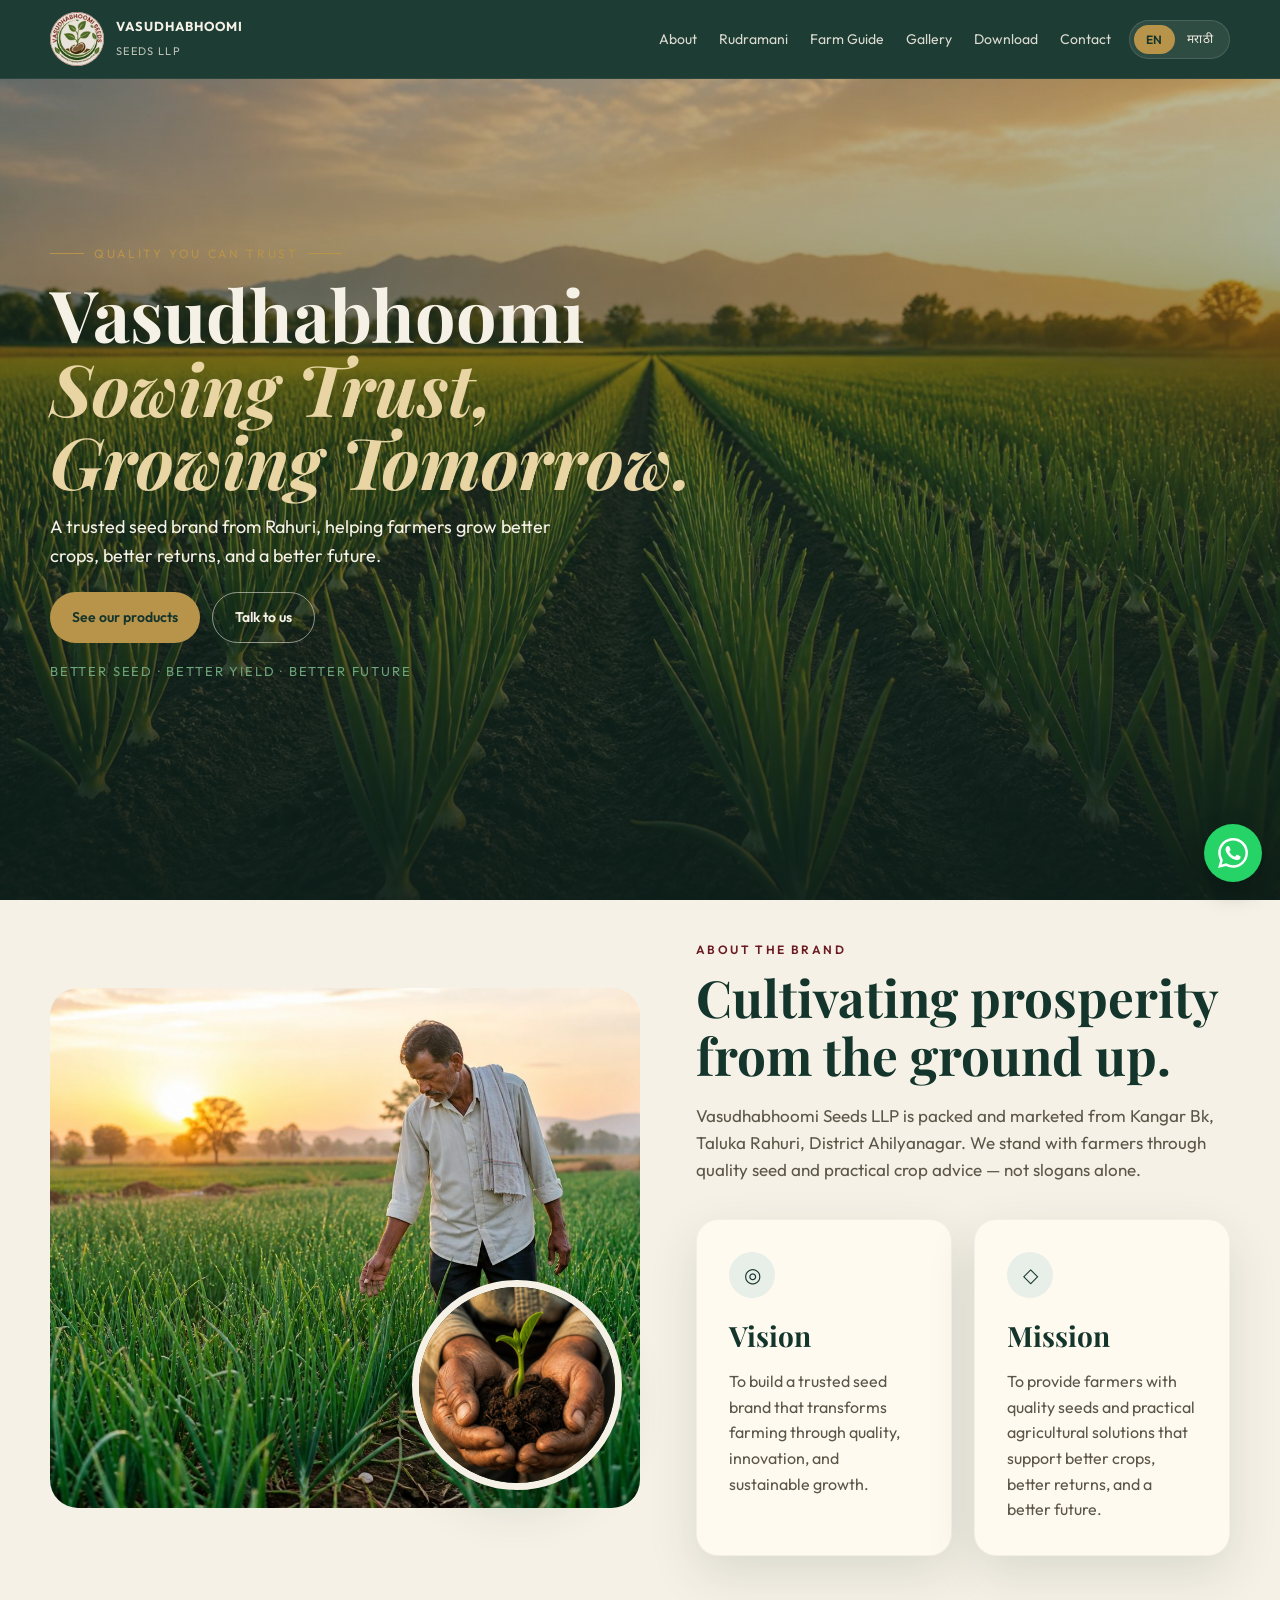
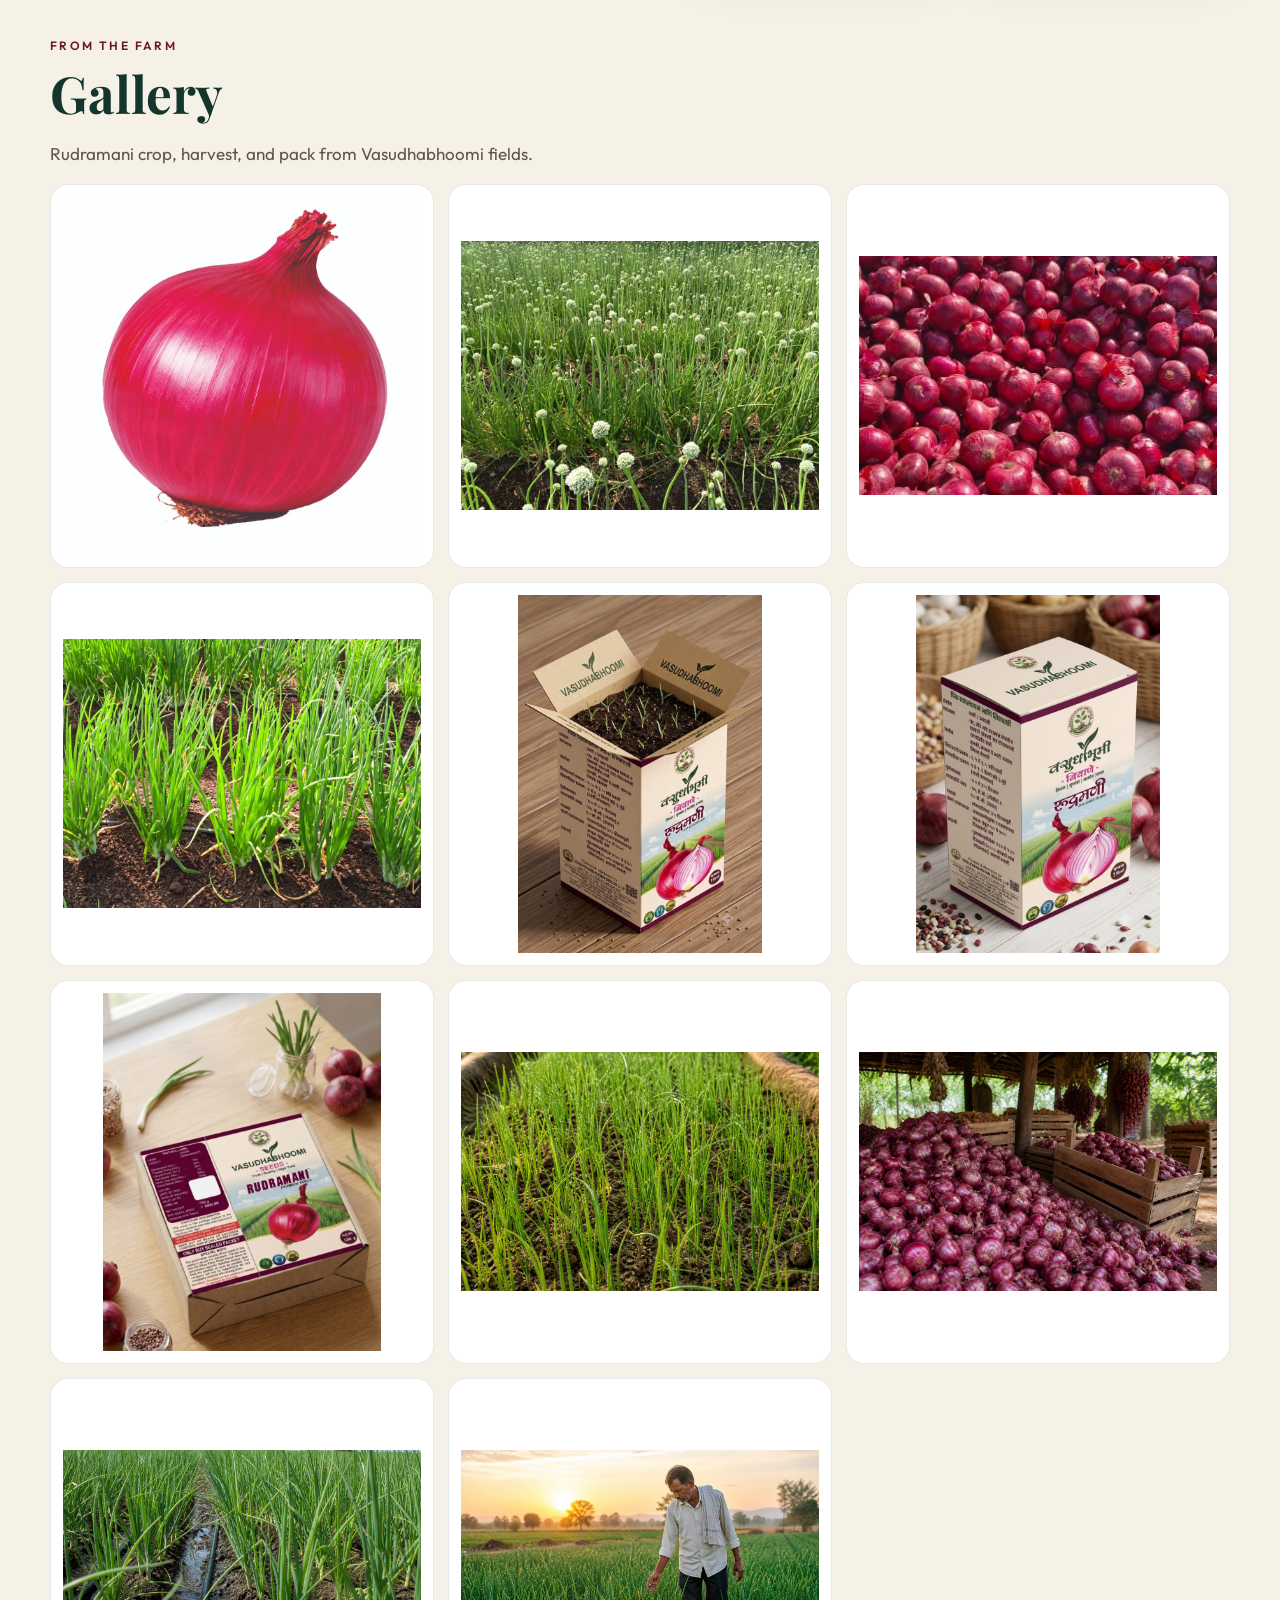
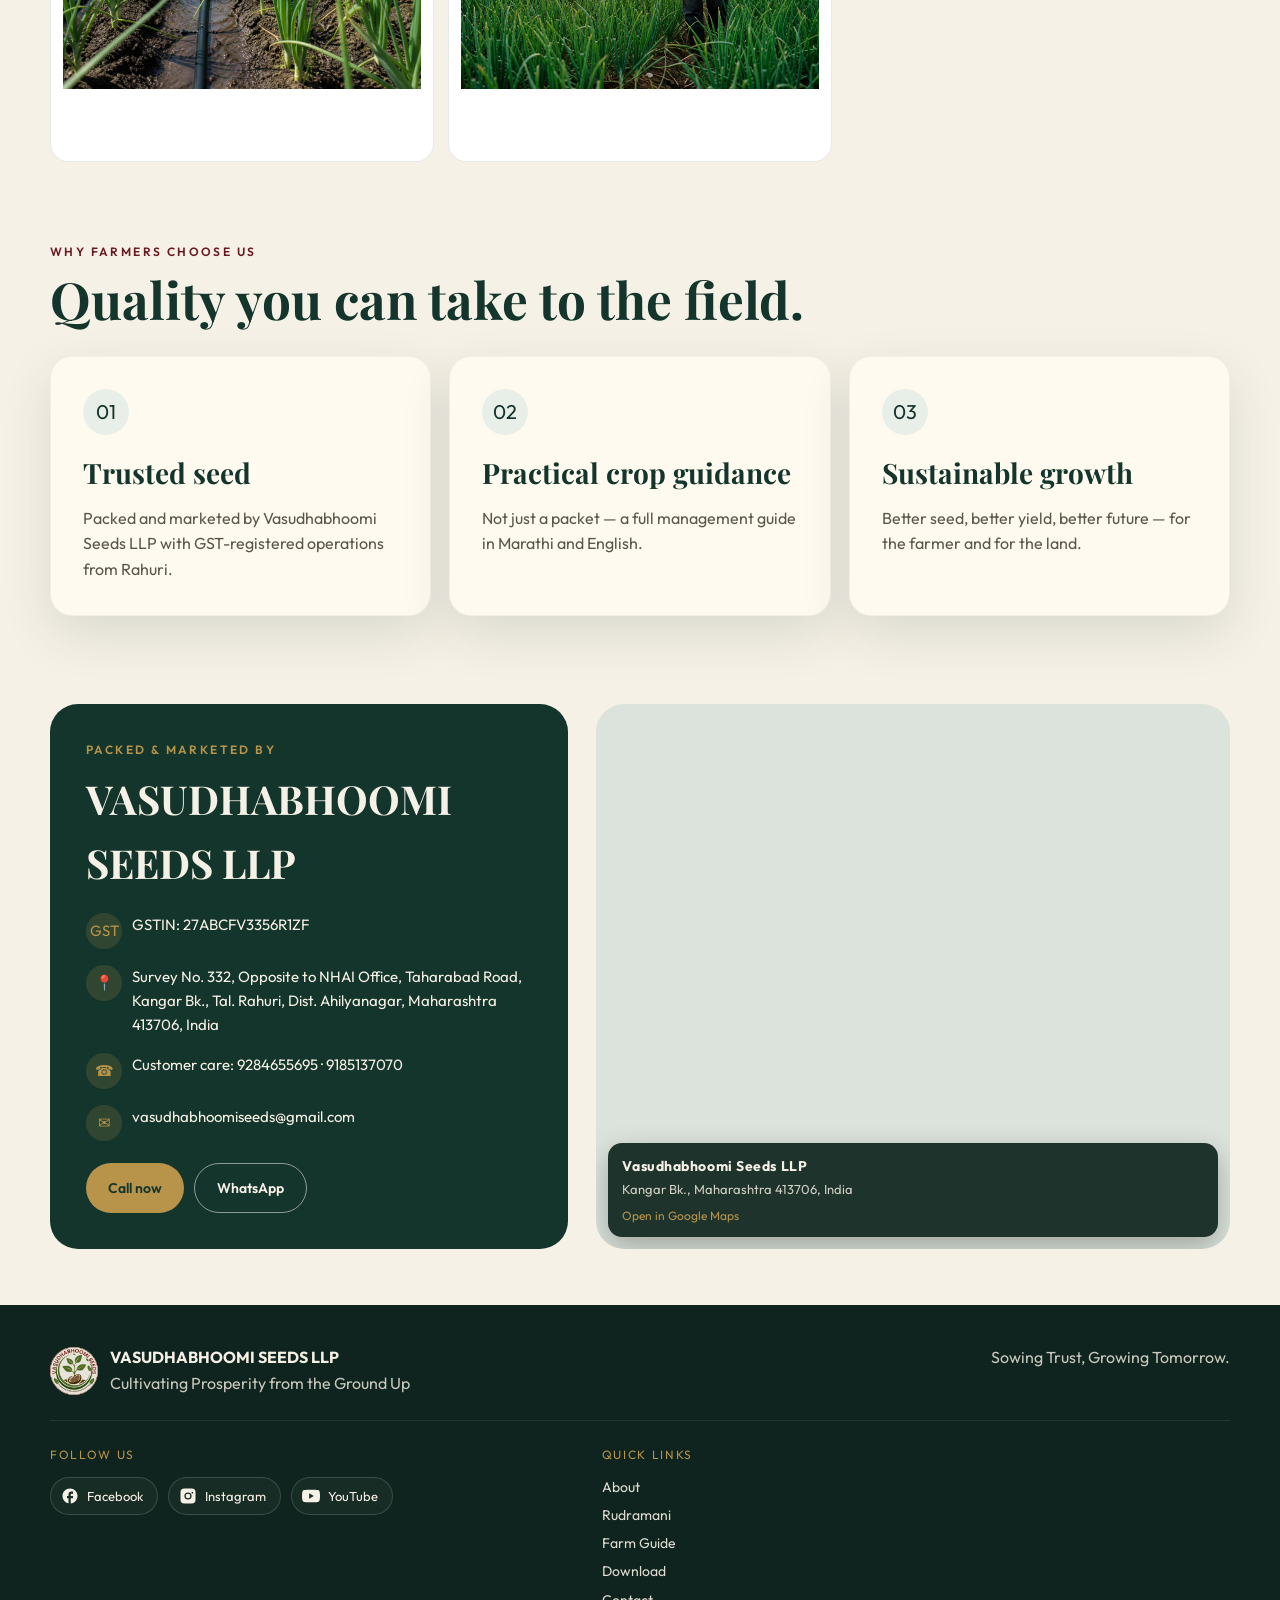
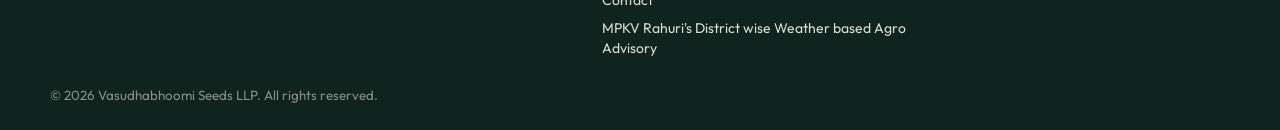
==== commit e9096a43: "Restore nursery, storage, irrigation, and farmer photos to home gallery. Co-authored-by: Cursor <cur" ====
--- a/index.html
+++ b/index.html
@@ -140,6 +140,10 @@
           <img src="assets/img/gallery-pack-open.jpg" alt="Rudramani seed pack with growing sprouts" />
           <img src="assets/img/gallery-pack-marathi.jpg" alt="Vasudhabhoomi Rudramani Marathi seed pack" />
           <img src="assets/img/gallery-pack-english.jpg" alt="Vasudhabhoomi Rudramani English seed pack" />
+          <img src="assets/img/nursery.jpg" alt="Onion seedlings in a nursery bed" />
+          <img src="assets/img/onion-storage.jpg" alt="Harvested red onions stored in a farm shed" />
+          <img src="assets/img/irrigation.jpg" alt="Drip irrigation in a green onion field" />
+          <img src="assets/img/farmer-field.jpg" alt="Farmer walking through an onion field at sunrise" />
         </div>
       </div>
     </section>
--- a/css/styles.css
+++ b/css/styles.css
@@ -1321,21 +1321,28 @@
 .gallery {
   display: grid;
   grid-template-columns: repeat(3, 1fr);
-  gap: 12px;
+  gap: 14px;
   margin-top: 16px;
 }
 
 .gallery img {
   width: 100%;
-  height: 240px;
-  object-fit: cover;
+  aspect-ratio: 1 / 1;
+  height: auto;
+  object-fit: contain;
+  object-position: center;
+  background: #fff;
   border-radius: 18px;
-  transition: transform 0.5s ease, filter 0.4s ease;
+  border: 1px solid rgba(20, 53, 44, 0.1);
+  padding: 12px;
+  box-sizing: border-box;
+  transition: transform 0.5s ease, filter 0.4s ease, box-shadow 0.35s ease;
 }
 
 .gallery img:hover {
-  transform: scale(1.03);
-  filter: saturate(1.08);
+  transform: translateY(-3px);
+  filter: saturate(1.05);
+  box-shadow: 0 12px 28px rgba(20, 53, 44, 0.12);
 }
 
 .why {
@@ -1381,13 +1388,15 @@
   }
 
   .gallery img {
-    height: 200px;
+    aspect-ratio: 1 / 1;
+    height: auto;
   }
 
   .gallery img:first-child {
     grid-column: 1 / -1;
     grid-row: auto;
-    height: 240px;
+    aspect-ratio: 16 / 10;
+    height: auto;
   }
 
   .photo-stack img.main {
@@ -1641,7 +1650,8 @@
 
   .gallery img,
   .gallery img:first-child {
-    height: 210px;
+    aspect-ratio: 4 / 3;
+    height: auto;
     grid-column: auto;
     grid-row: auto;
     transform: none;
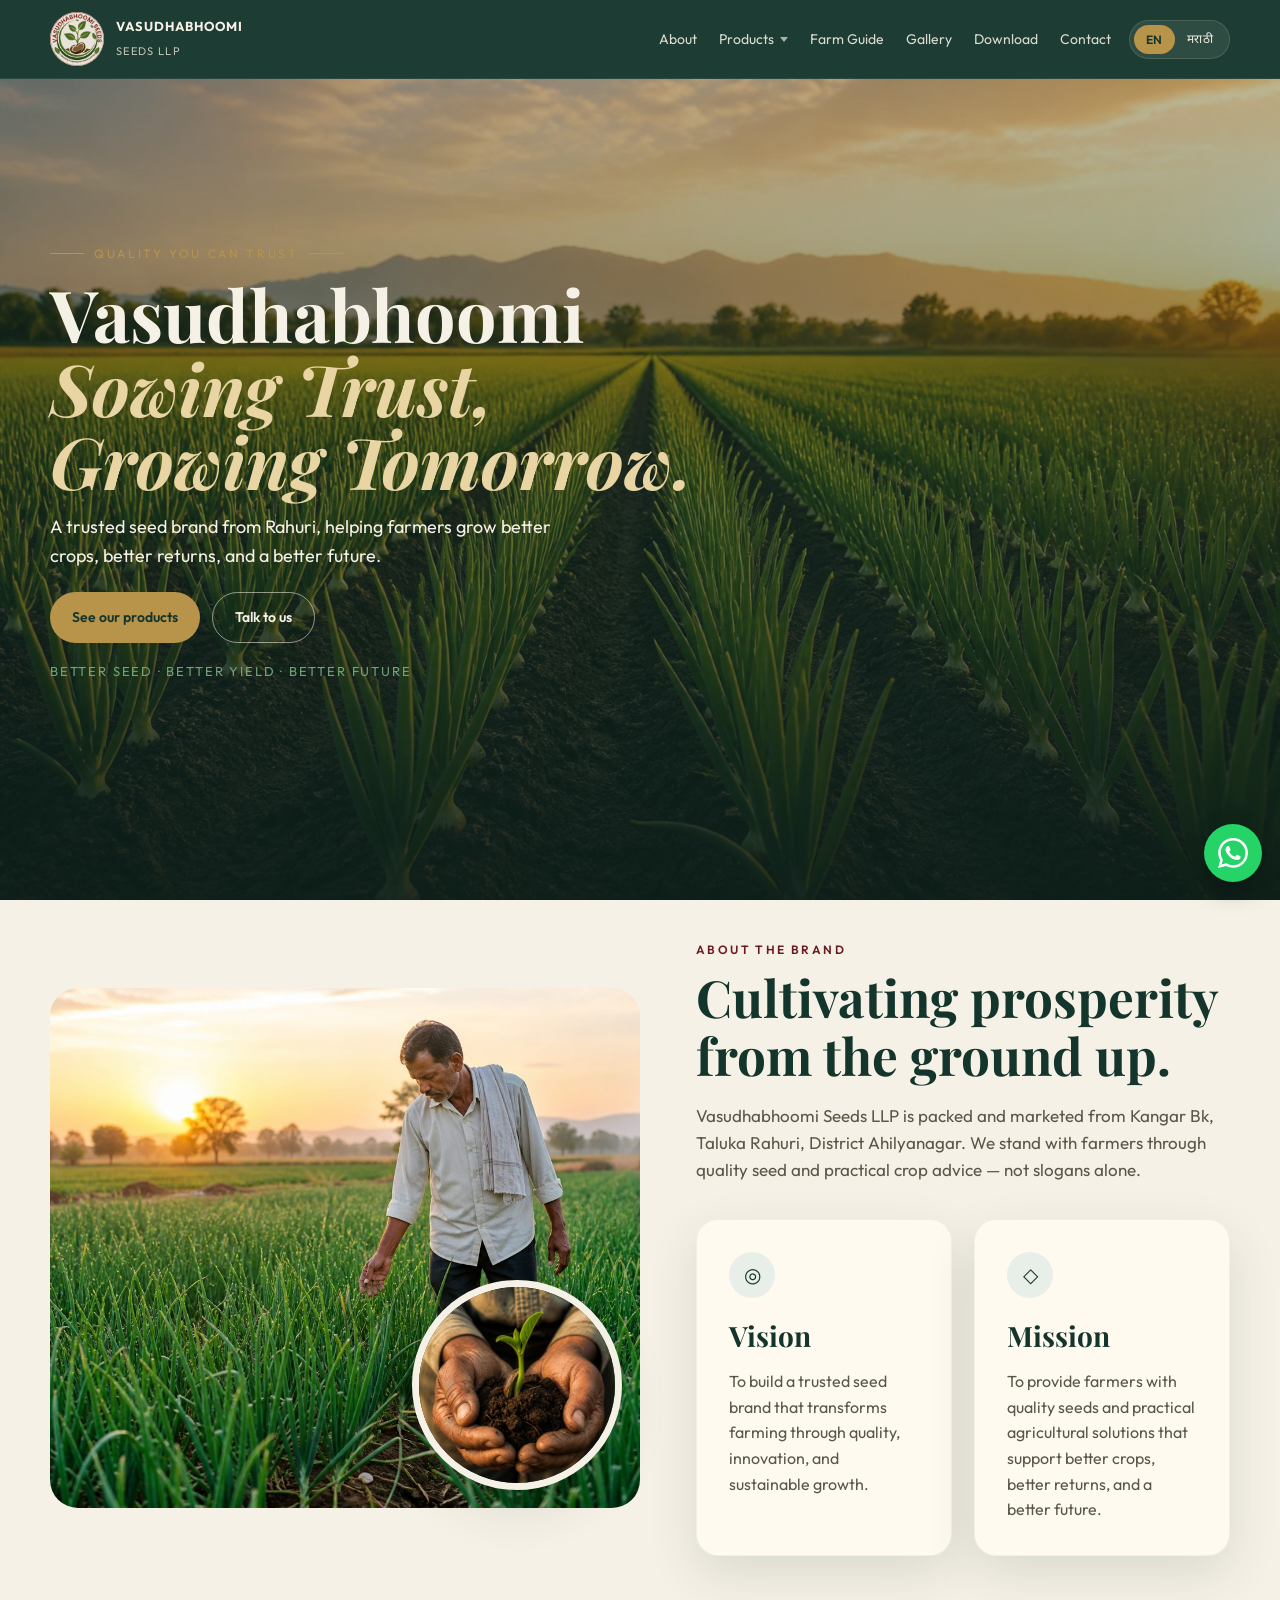
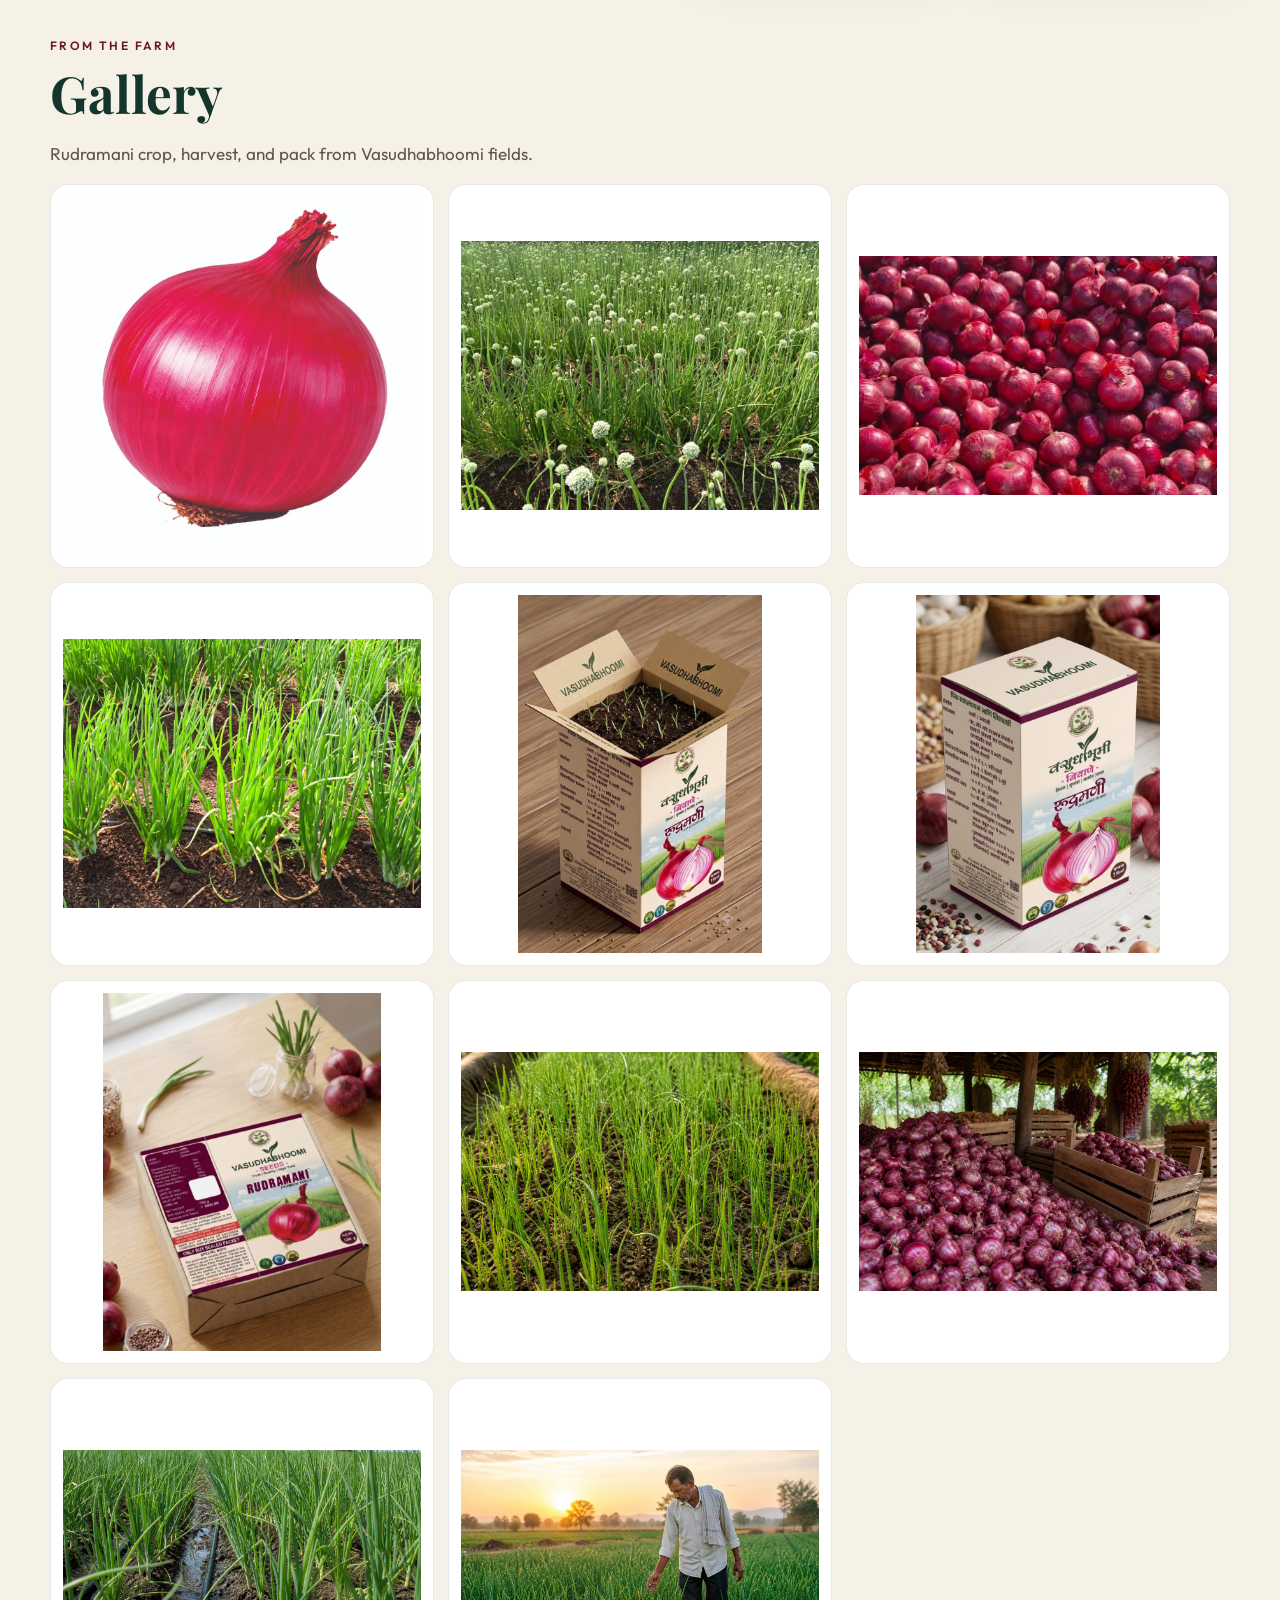
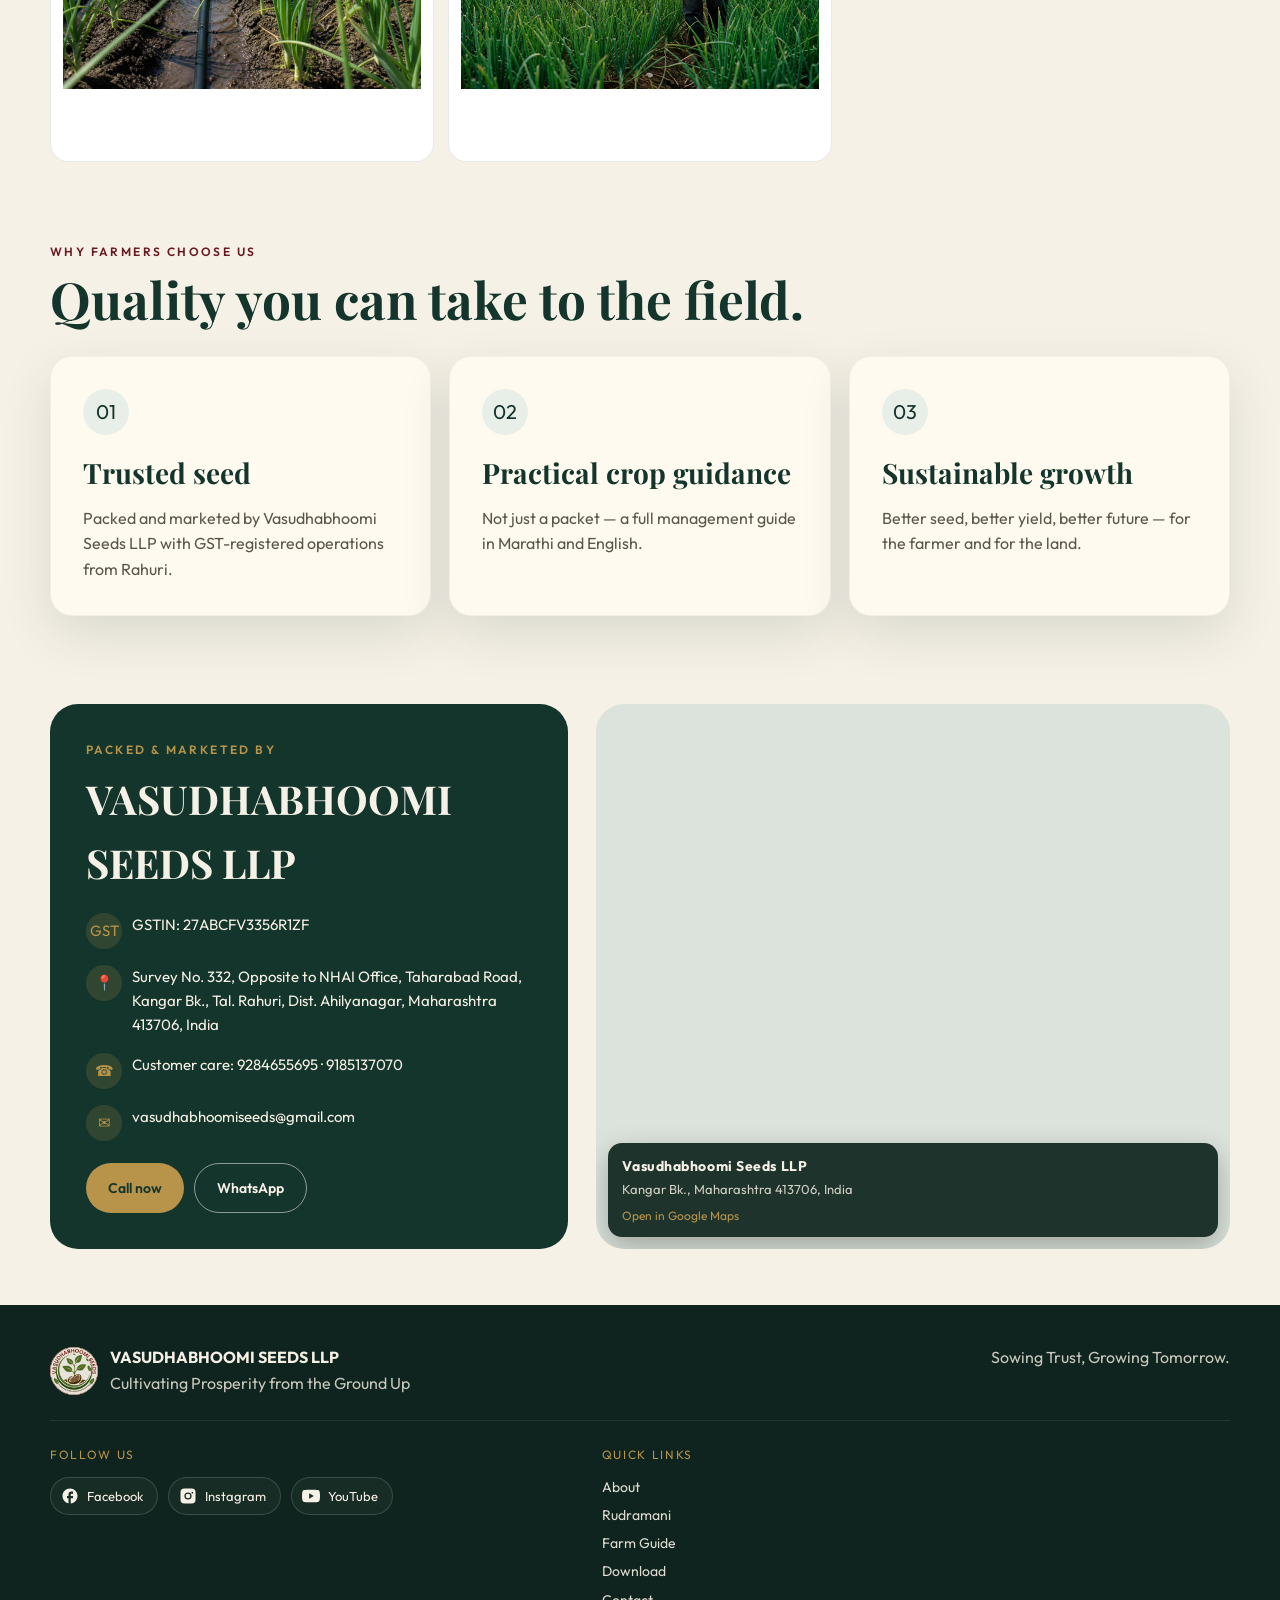
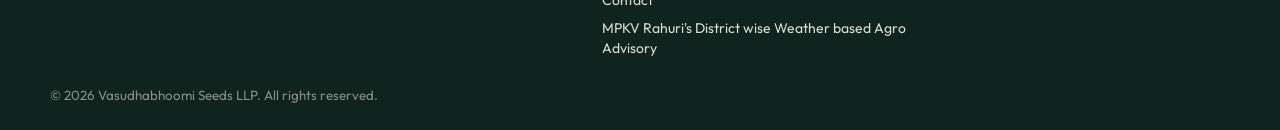
==== commit 76f3e7ab: "Restore Products dropdown with Rudramani under it. Co-authored-by: Cursor <cursoragent@cursor.com>" ====
--- a/index.html
+++ b/index.html
@@ -25,7 +25,16 @@
       </a>
       <nav class="nav" aria-label="Primary">
         <a href="#about"><span class="en">About</span><span class="mr">आमच्याविषयी</span></a>
-        <a href="rudramani.html"><span class="en">Rudramani</span><span class="mr">रुद्रमणी</span></a>
+        <div class="nav-drop">
+          <button class="nav-drop-btn" type="button" aria-expanded="false" aria-haspopup="true">
+            <span class="en">Products</span>
+            <span class="mr">उत्पादने</span>
+            <span class="nav-caret" aria-hidden="true"></span>
+          </button>
+          <div class="nav-drop-menu" role="menu">
+            <a href="rudramani.html" role="menuitem"><span class="en">Rudramani</span><span class="mr">रुद्रमणी</span></a>
+          </div>
+        </div>
         <a href="farm-guide.html"><span class="en">Farm Guide</span><span class="mr">शेती मार्गदर्शक</span></a>
         <a href="gallery.html"><span class="en">Gallery</span><span class="mr">गॅलरी</span></a>
         <a href="downloads.html"><span class="en">Download</span><span class="mr">डाउनलोड</span></a>
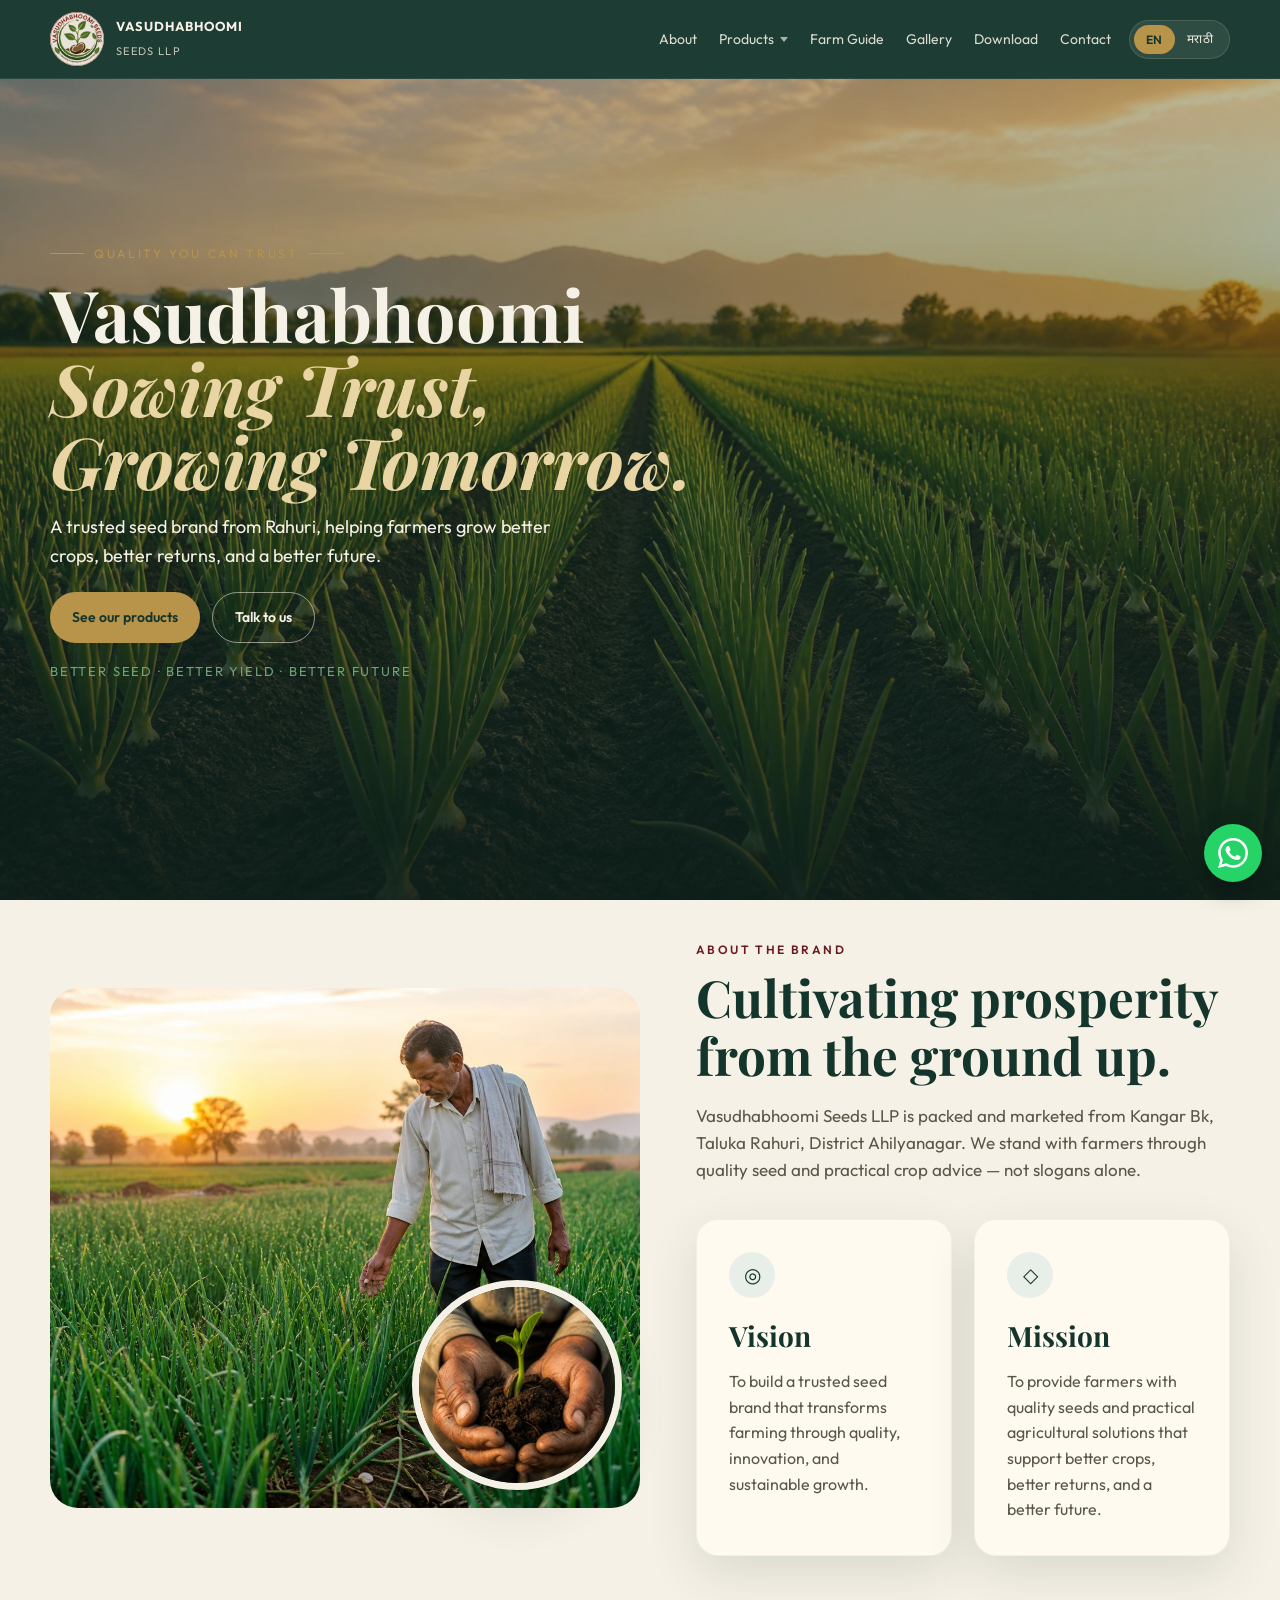
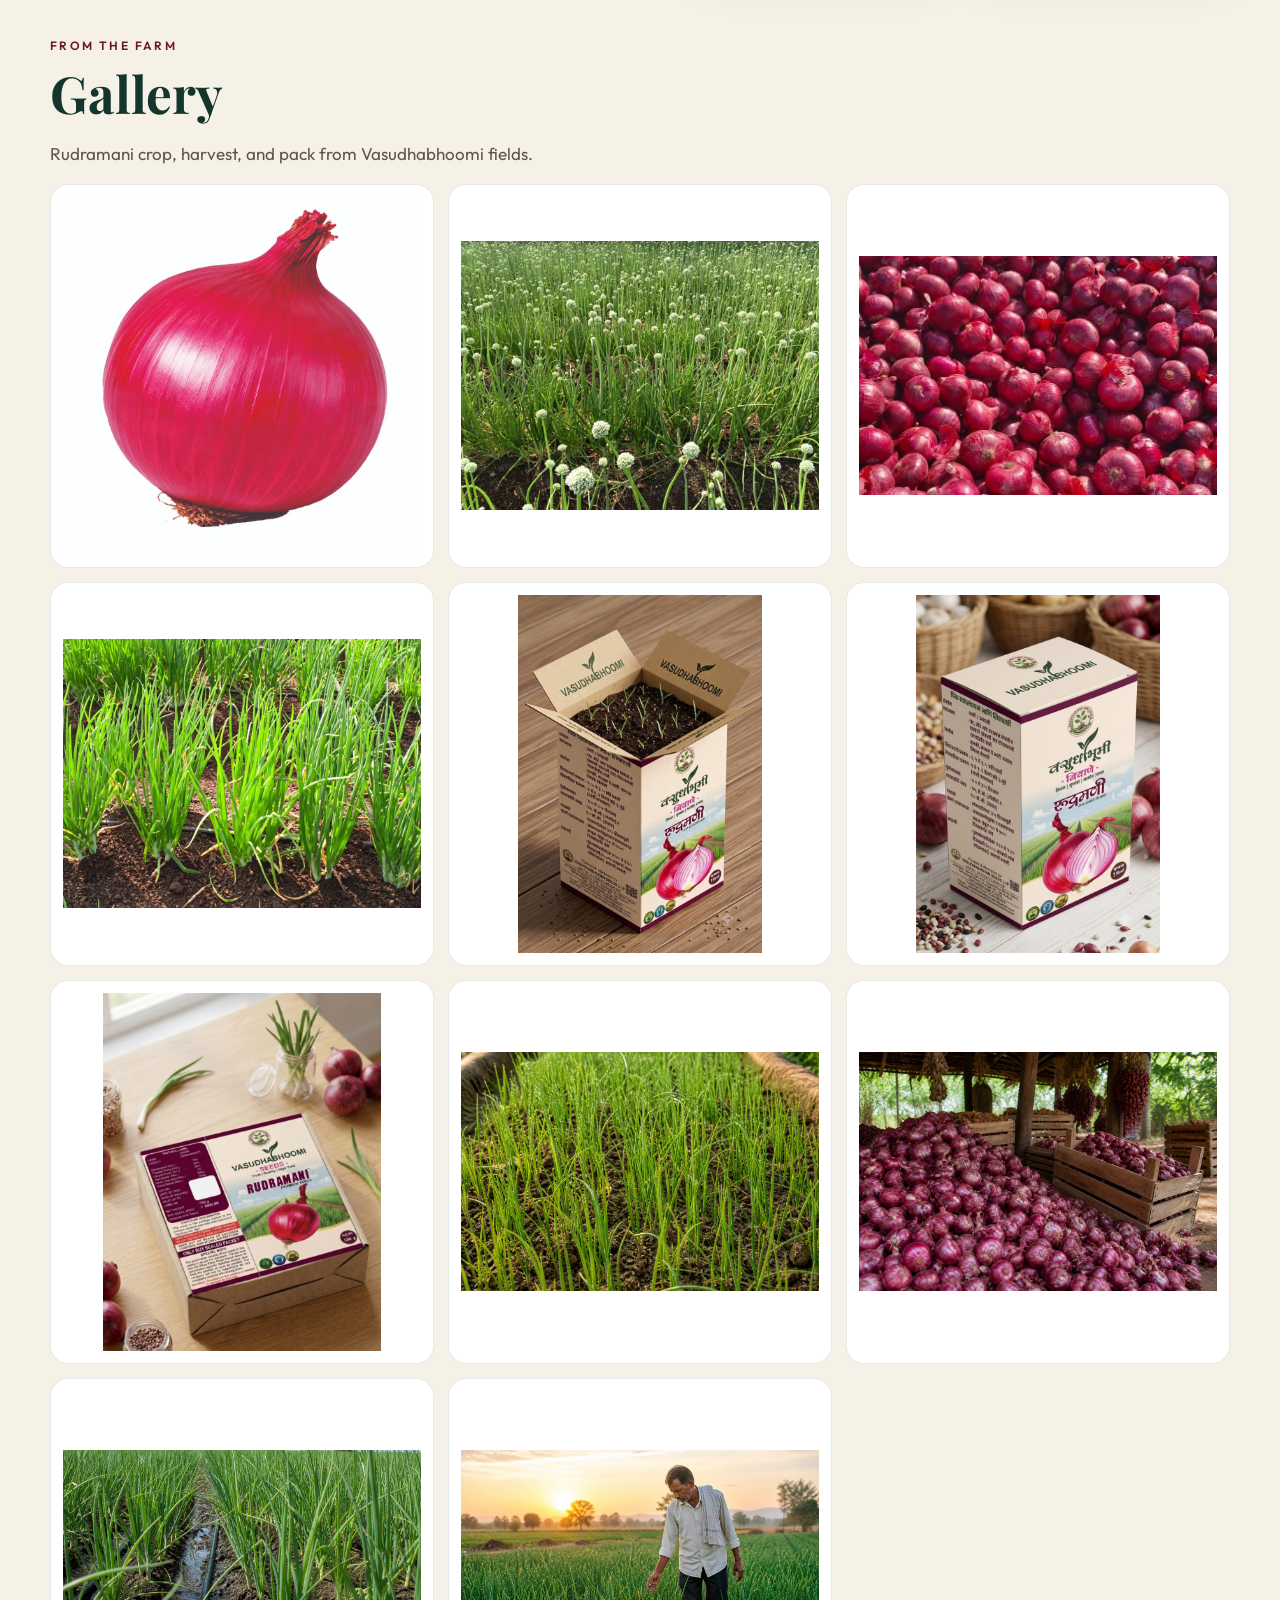
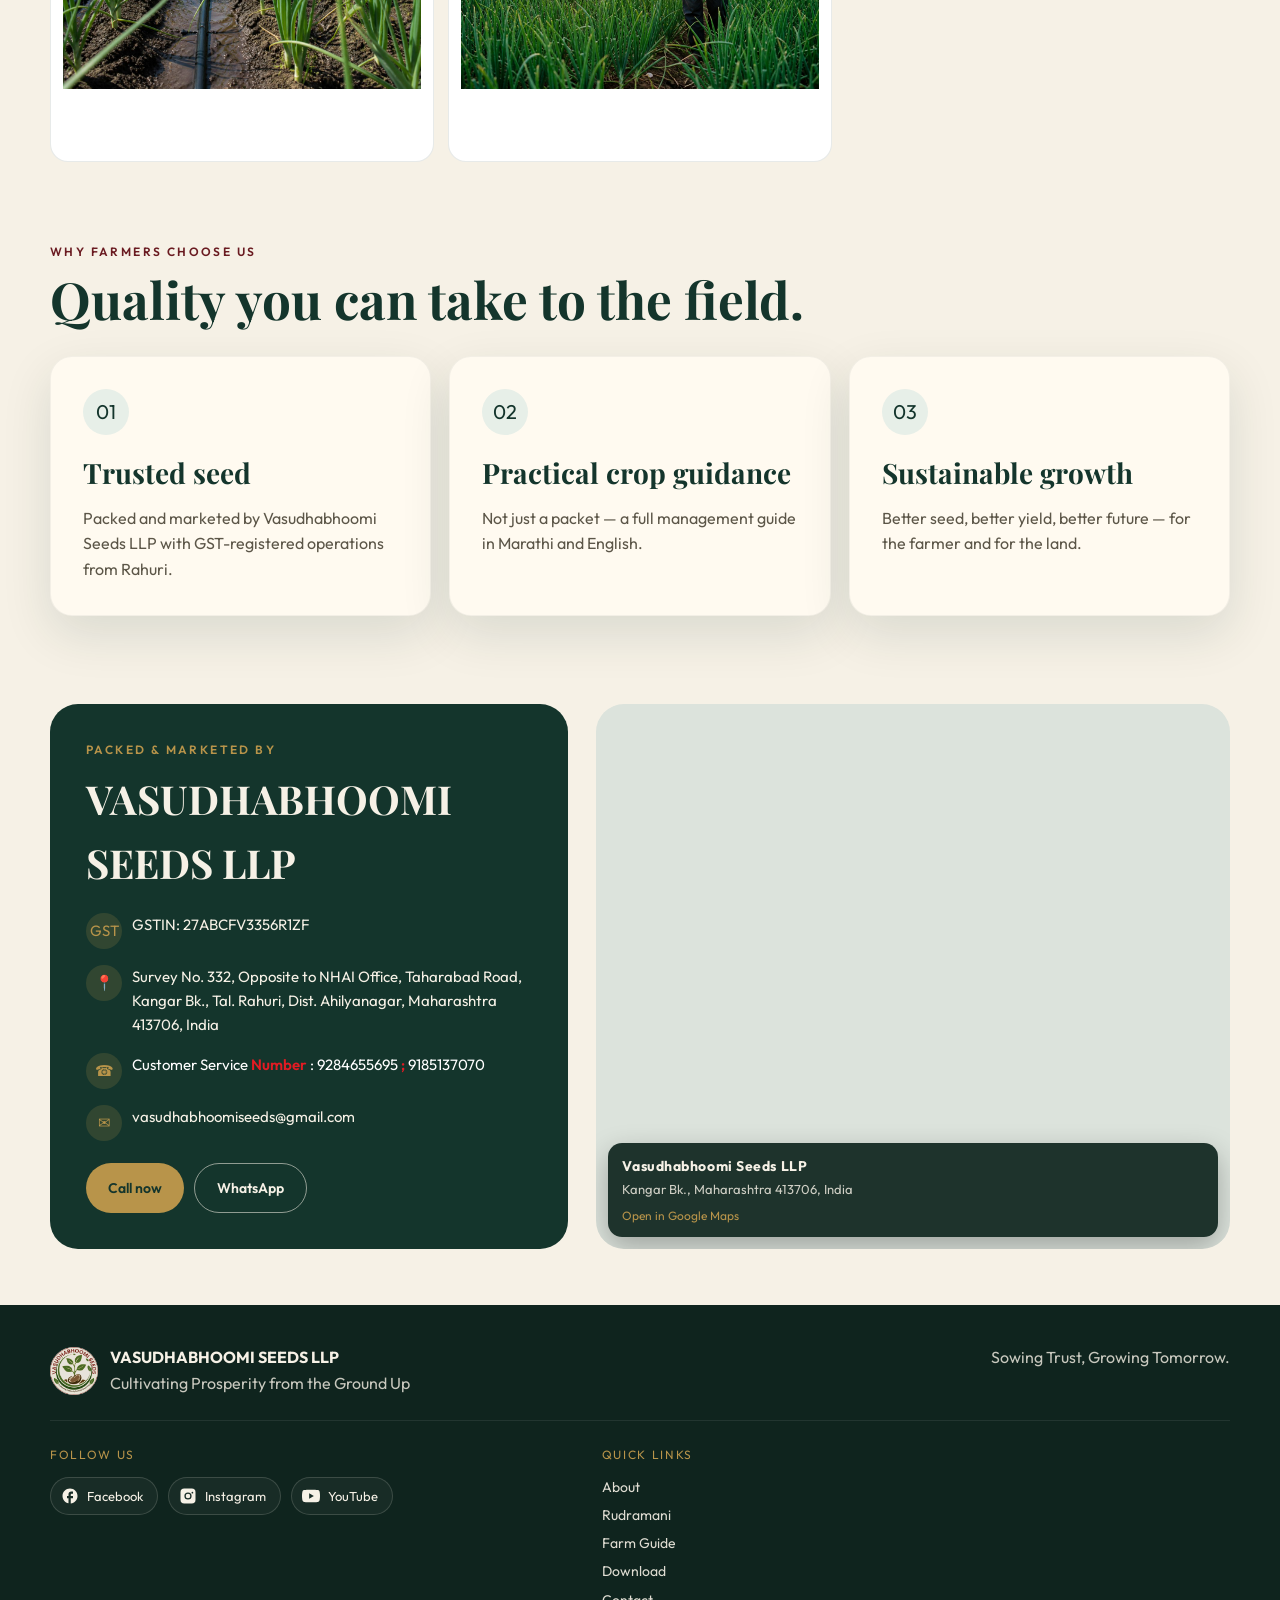
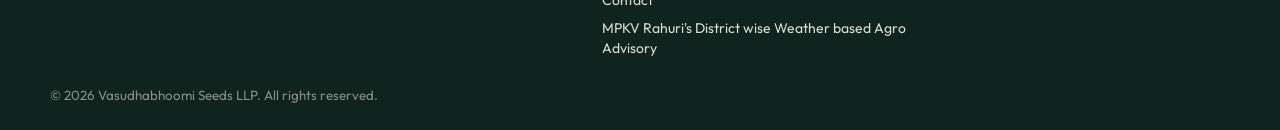
==== commit 04afc2be: "Style customer care line to match bilingual packing label accents. Co-authored-by: Cursor <cursorage" ====
--- a/index.html
+++ b/index.html
@@ -1,4 +1,4 @@
-<!DOCTYPE html>
+﻿<!DOCTYPE html>
 <html lang="en">
 <head>
   <meta charset="UTF-8" />
@@ -93,7 +93,7 @@
           </p>
           <h2 class="section-title serif">
             <span class="en">Cultivating prosperity from the ground up.</span>
-            <span class="mr">मुळापासून समृद्धी वाढवणे.</span>
+            <span class="mr">जमीनितून समृद्धी वाढवणे.</span>
           </h2>
           <p class="section-lead">
             <span class="en">Vasudhabhoomi Seeds LLP is packed and marketed from Kangar Bk, Taluka Rahuri, District Ahilyanagar. We stand with farmers through quality seed and practical crop advice — not slogans alone.</span>
@@ -205,14 +205,21 @@
               <span class="mr">सर्व्हे नं. ३३२, NHAI कार्यालयासमोर, तहाराबाद रोड, कणगर बु., ता. राहुरी, जि. अहिल्यानगर, महाराष्ट्र ४१३७०६, भारत</span>
             </div>
           </div>
-          <div class="info-row">
-            <div class="dot">☎</div>
-            <div>
-              <span class="en">Customer care:</span>
-              <span class="mr">ग्राहक सेवा:</span>
-              <a href="tel:+919284655695">9284655695</a>
-              <span aria-hidden="true"> · </span>
-              <a href="tel:+919185137070">9185137070</a>
+          <div class="info-row care-line">
+            <div class="dot" aria-hidden="true">☎</div>
+            <div class="care-text">
+              <span class="en">
+                Customer Service <span class="care-accent">Number</span> :
+                <a href="tel:+919284655695">9284655695</a>
+                <span class="care-accent">;</span>
+                <a href="tel:+919185137070">9185137070</a>
+              </span>
+              <span class="mr">
+                ग्राहक सेवा <span class="care-accent">क्रमांक</span> :
+                <a href="tel:+919284655695">9284655695</a>
+                <span class="care-accent">;</span>
+                <a href="tel:+919185137070">9185137070</a>
+              </span>
             </div>
           </div>
           <div class="info-row">
--- a/css/styles.css
+++ b/css/styles.css
@@ -320,6 +320,17 @@
   padding: 24px 0 48px;
 }
 
+.guide-videos {
+  display: grid;
+  grid-template-columns: 1fr 1fr;
+  gap: 20px;
+  margin: 24px 0 8px;
+}
+
+.guide-videos .video-card video {
+  max-height: min(42vh, 360px);
+}
+
 .video-showcase {
   display: flex;
   flex-direction: column;
@@ -1134,6 +1145,25 @@
   overflow-wrap: anywhere;
 }
 
+.care-text {
+  color: #fff;
+  line-height: 1.55;
+}
+
+.care-text a {
+  color: #fff;
+  text-decoration: none;
+}
+
+.care-text a:hover {
+  text-decoration: underline;
+}
+
+.care-accent {
+  color: #e31b23;
+  font-weight: 600;
+}
+
 .dot {
   width: 36px;
   height: 36px;
@@ -1371,6 +1401,11 @@
     grid-template-rows: none;
     gap: 14px;
     margin-top: 16px;
+  }
+
+  .guide-videos {
+    grid-template-columns: 1fr;
+    gap: 16px;
   }
 
   .video-showcase {
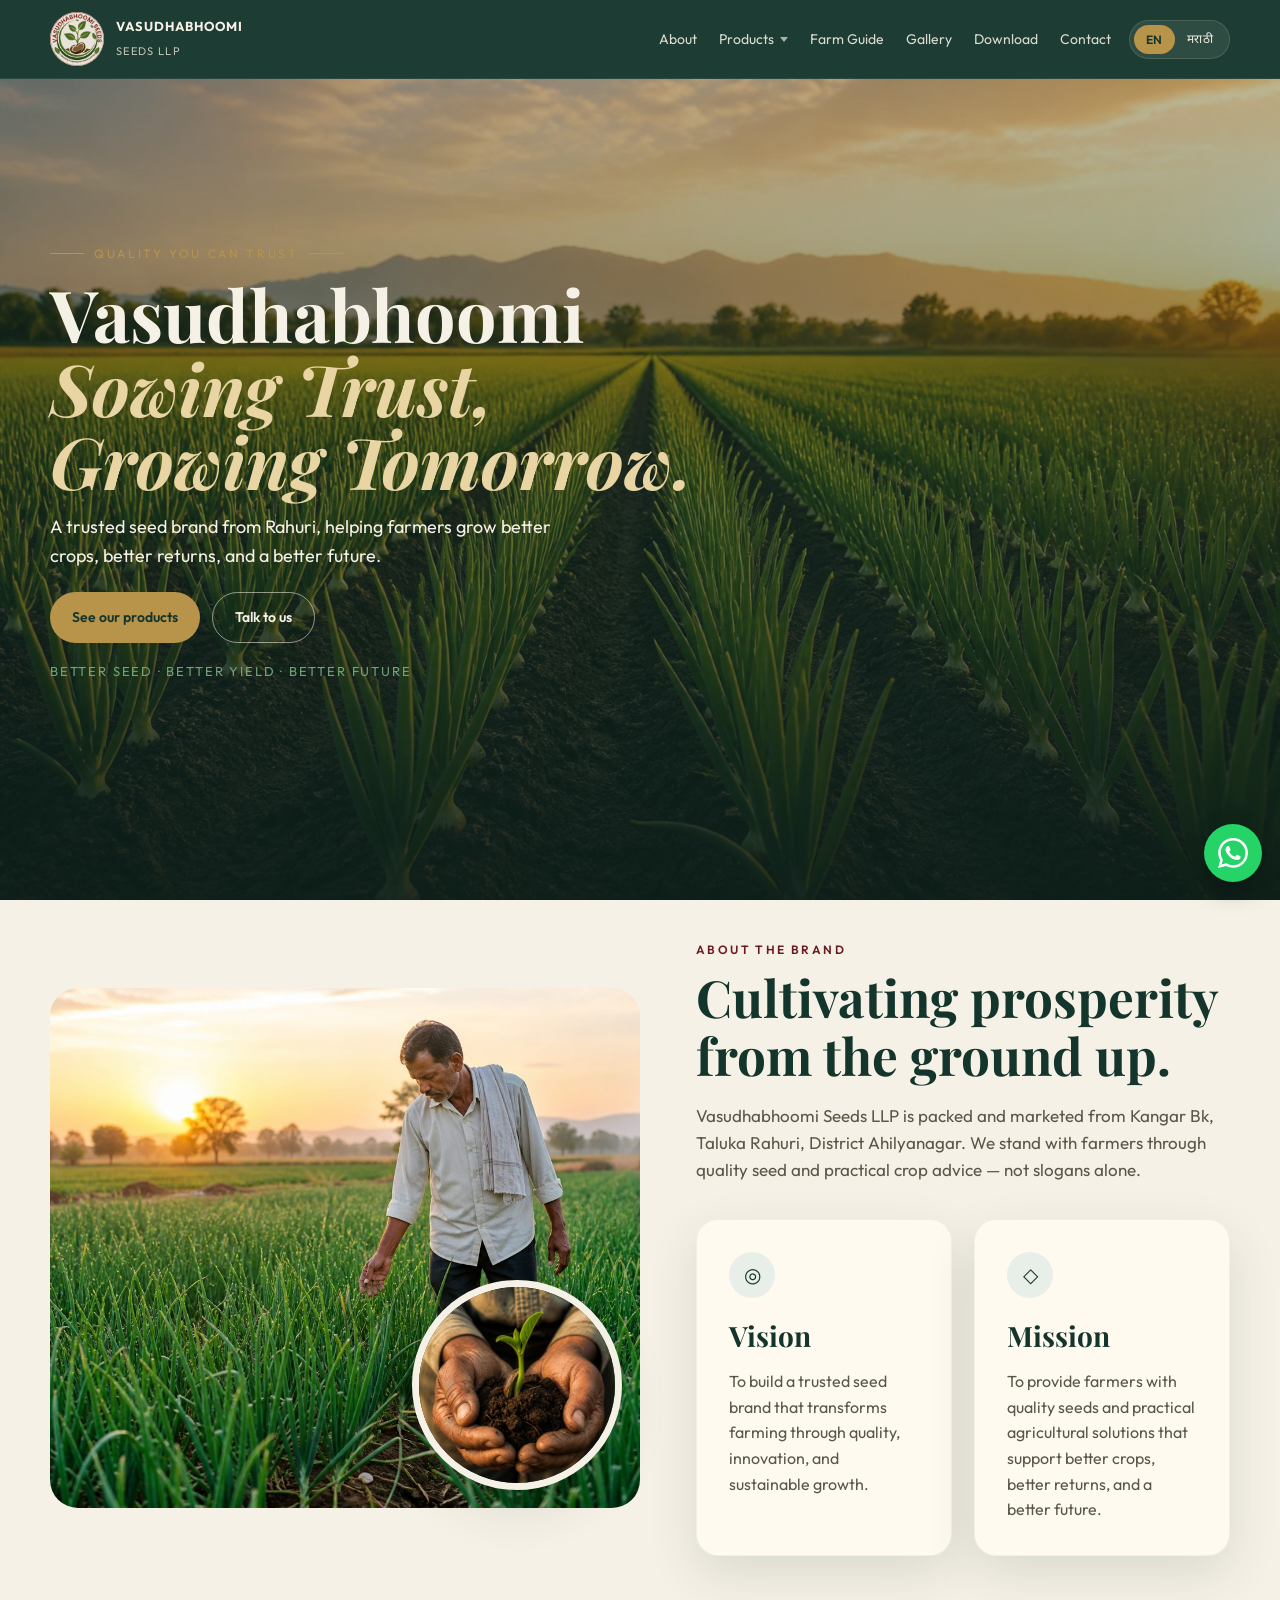
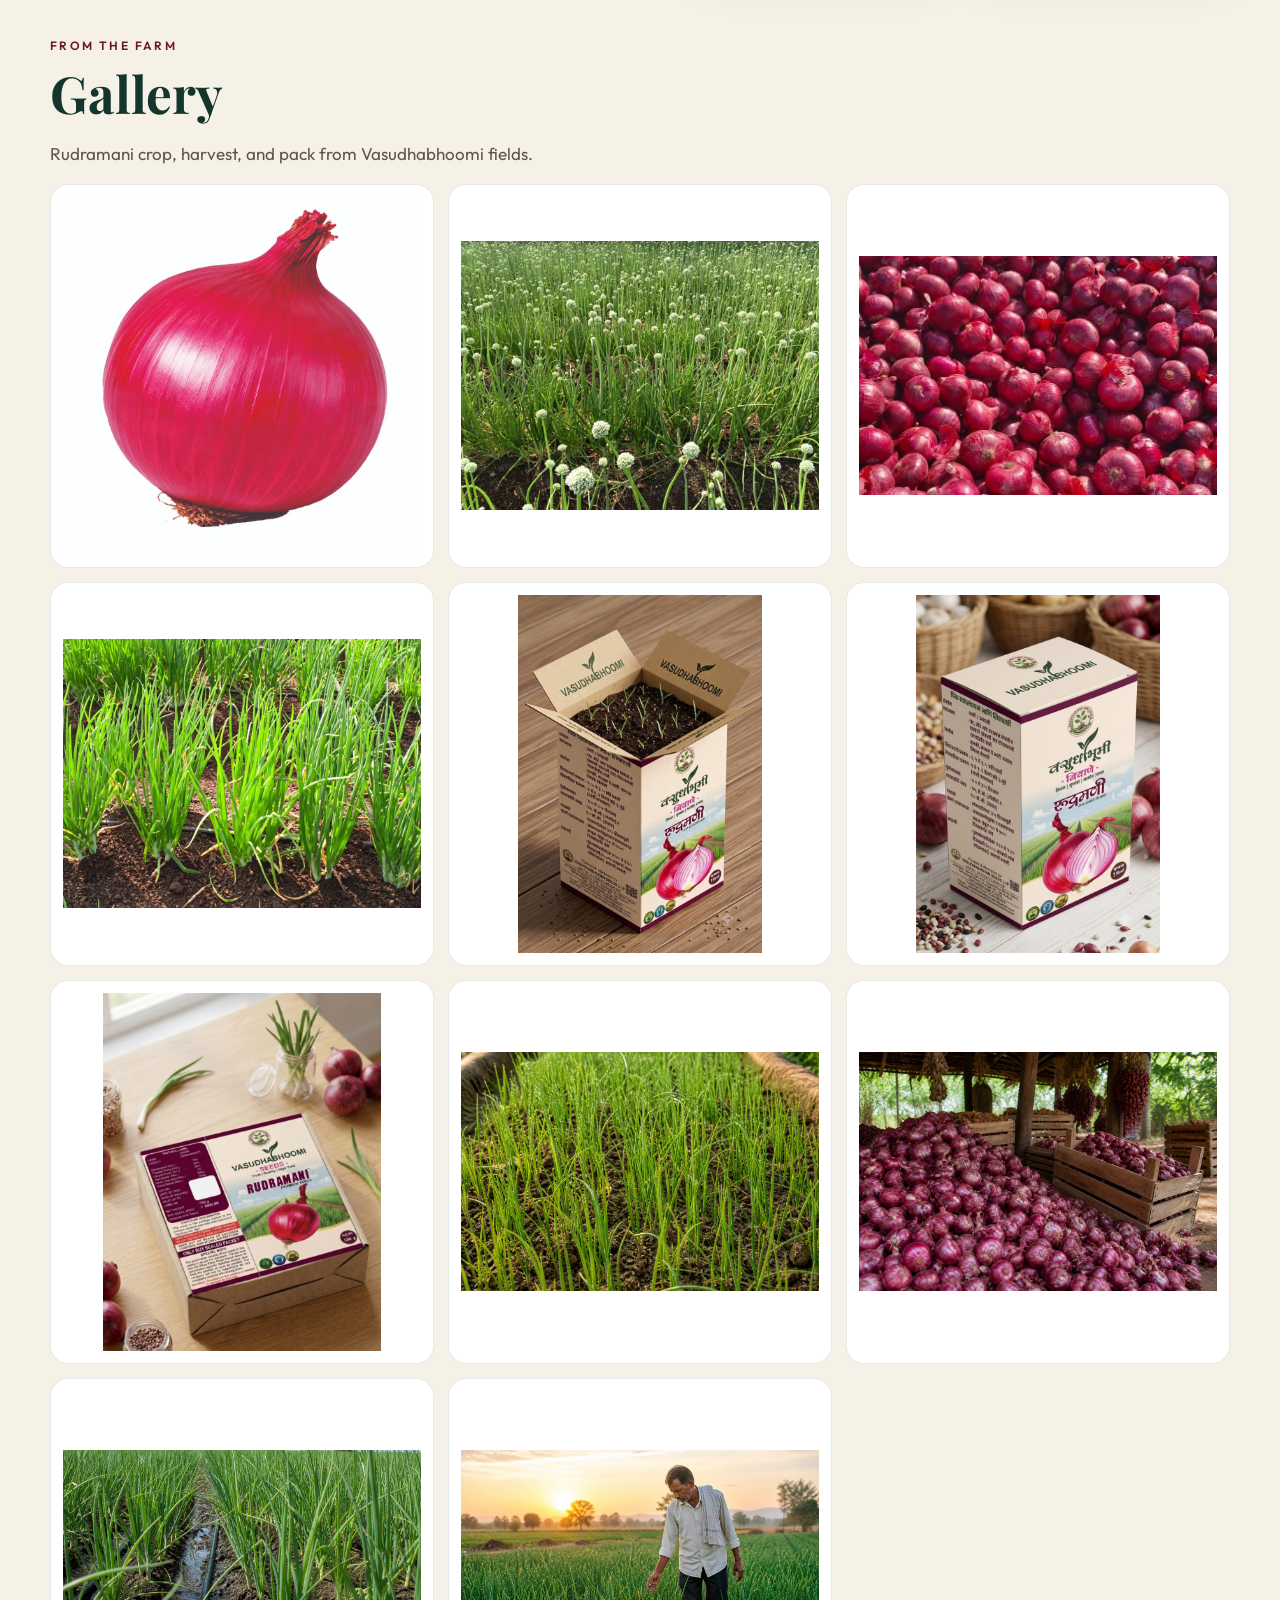
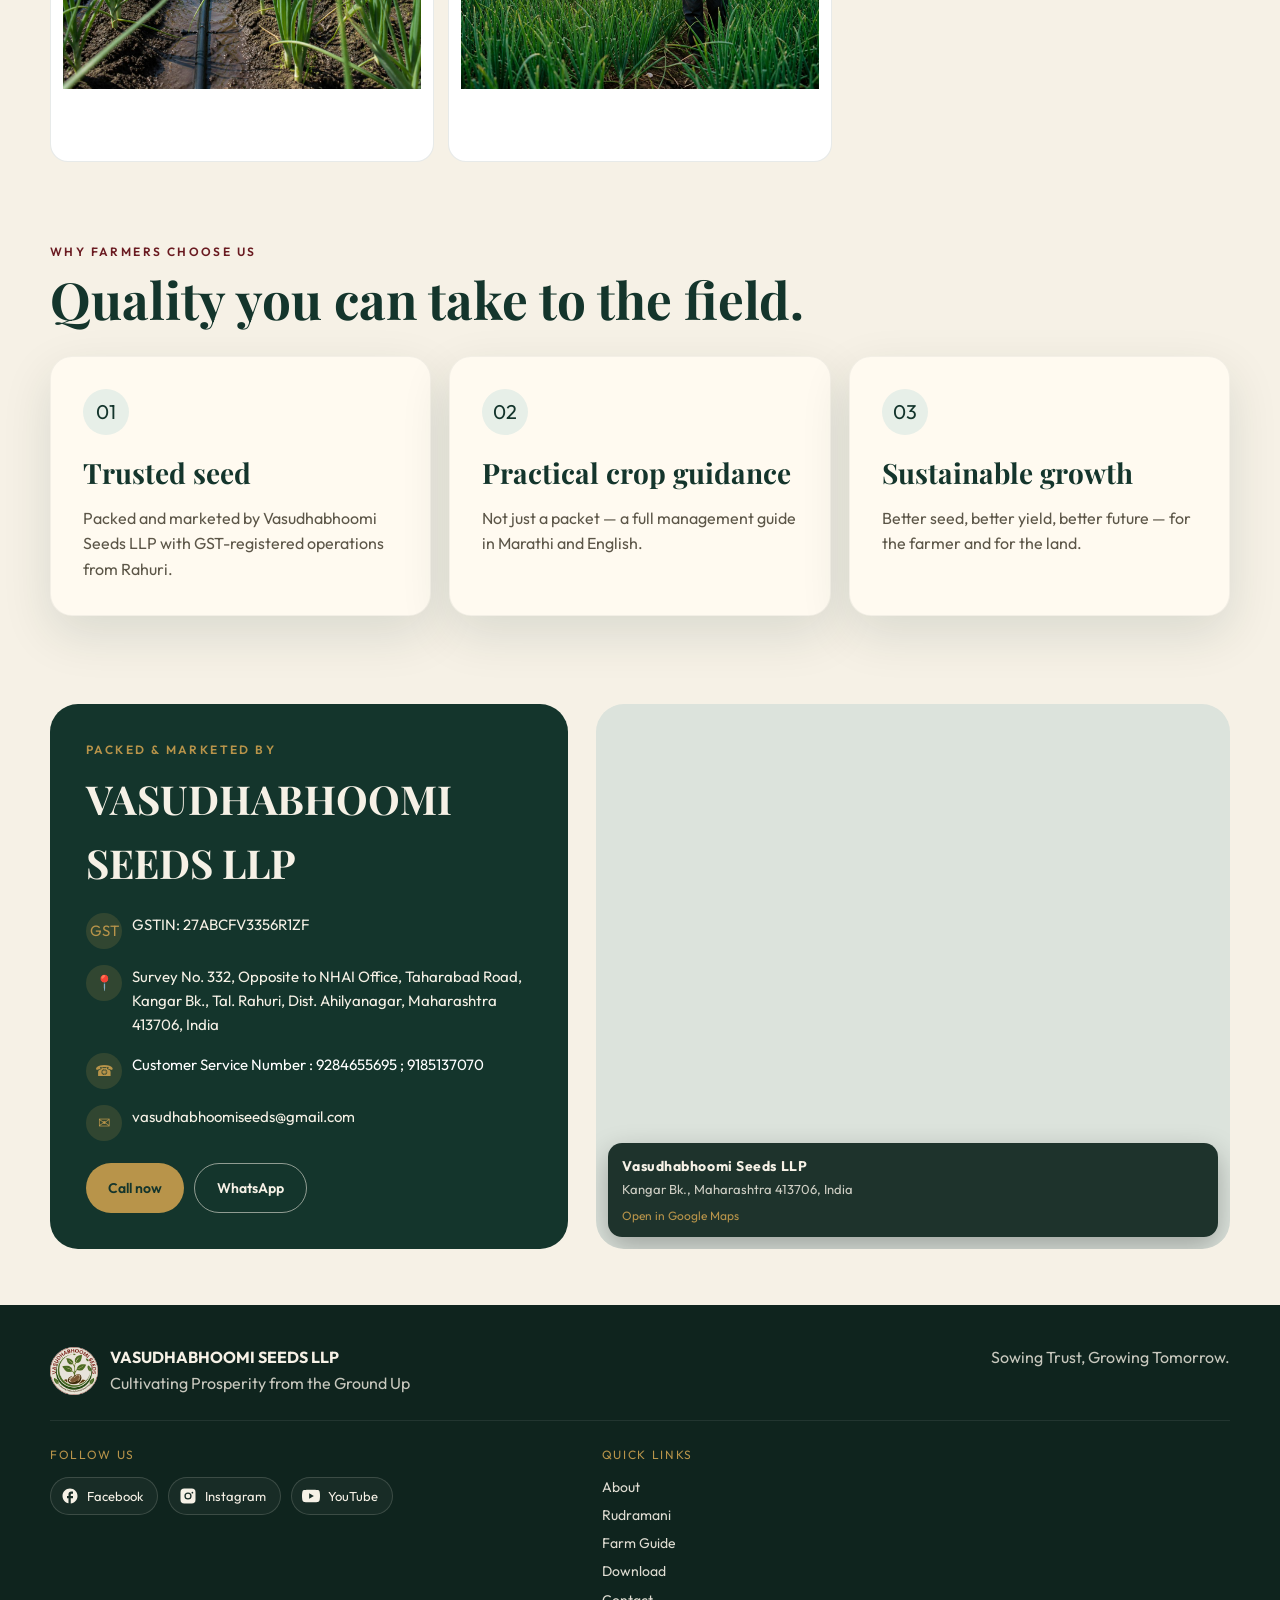
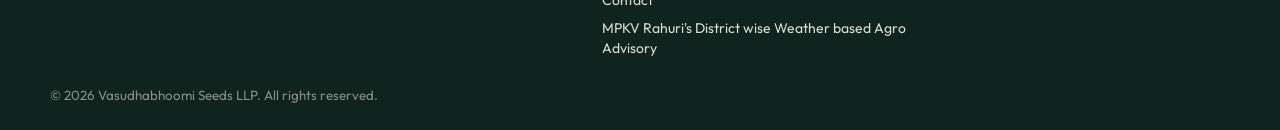
==== commit b3d4b21c: "Remove red accents from customer care contact line. Co-authored-by: Cursor <cursoragent@cursor.com>" ====
--- a/index.html
+++ b/index.html
@@ -209,15 +209,15 @@
             <div class="dot" aria-hidden="true">☎</div>
             <div class="care-text">
               <span class="en">
-                Customer Service <span class="care-accent">Number</span> :
+                Customer Service Number :
                 <a href="tel:+919284655695">9284655695</a>
-                <span class="care-accent">;</span>
+                ;
                 <a href="tel:+919185137070">9185137070</a>
               </span>
               <span class="mr">
-                ग्राहक सेवा <span class="care-accent">क्रमांक</span> :
+                ग्राहक सेवा क्रमांक :
                 <a href="tel:+919284655695">9284655695</a>
-                <span class="care-accent">;</span>
+                ;
                 <a href="tel:+919185137070">9185137070</a>
               </span>
             </div>
--- a/css/styles.css
+++ b/css/styles.css
@@ -487,6 +487,17 @@
   margin-top: 22px;
 }
 
+.product .hero-actions {
+  flex-direction: column;
+  align-items: flex-start;
+  gap: 10px;
+}
+
+.hero-actions .brand-note {
+  margin: 0;
+  letter-spacing: 0.12em;
+}
+
 .btn {
   display: inline-flex;
   align-items: center;
@@ -1157,11 +1168,6 @@
 
 .care-text a:hover {
   text-decoration: underline;
-}
-
-.care-accent {
-  color: #e31b23;
-  font-weight: 600;
 }
 
 .dot {
